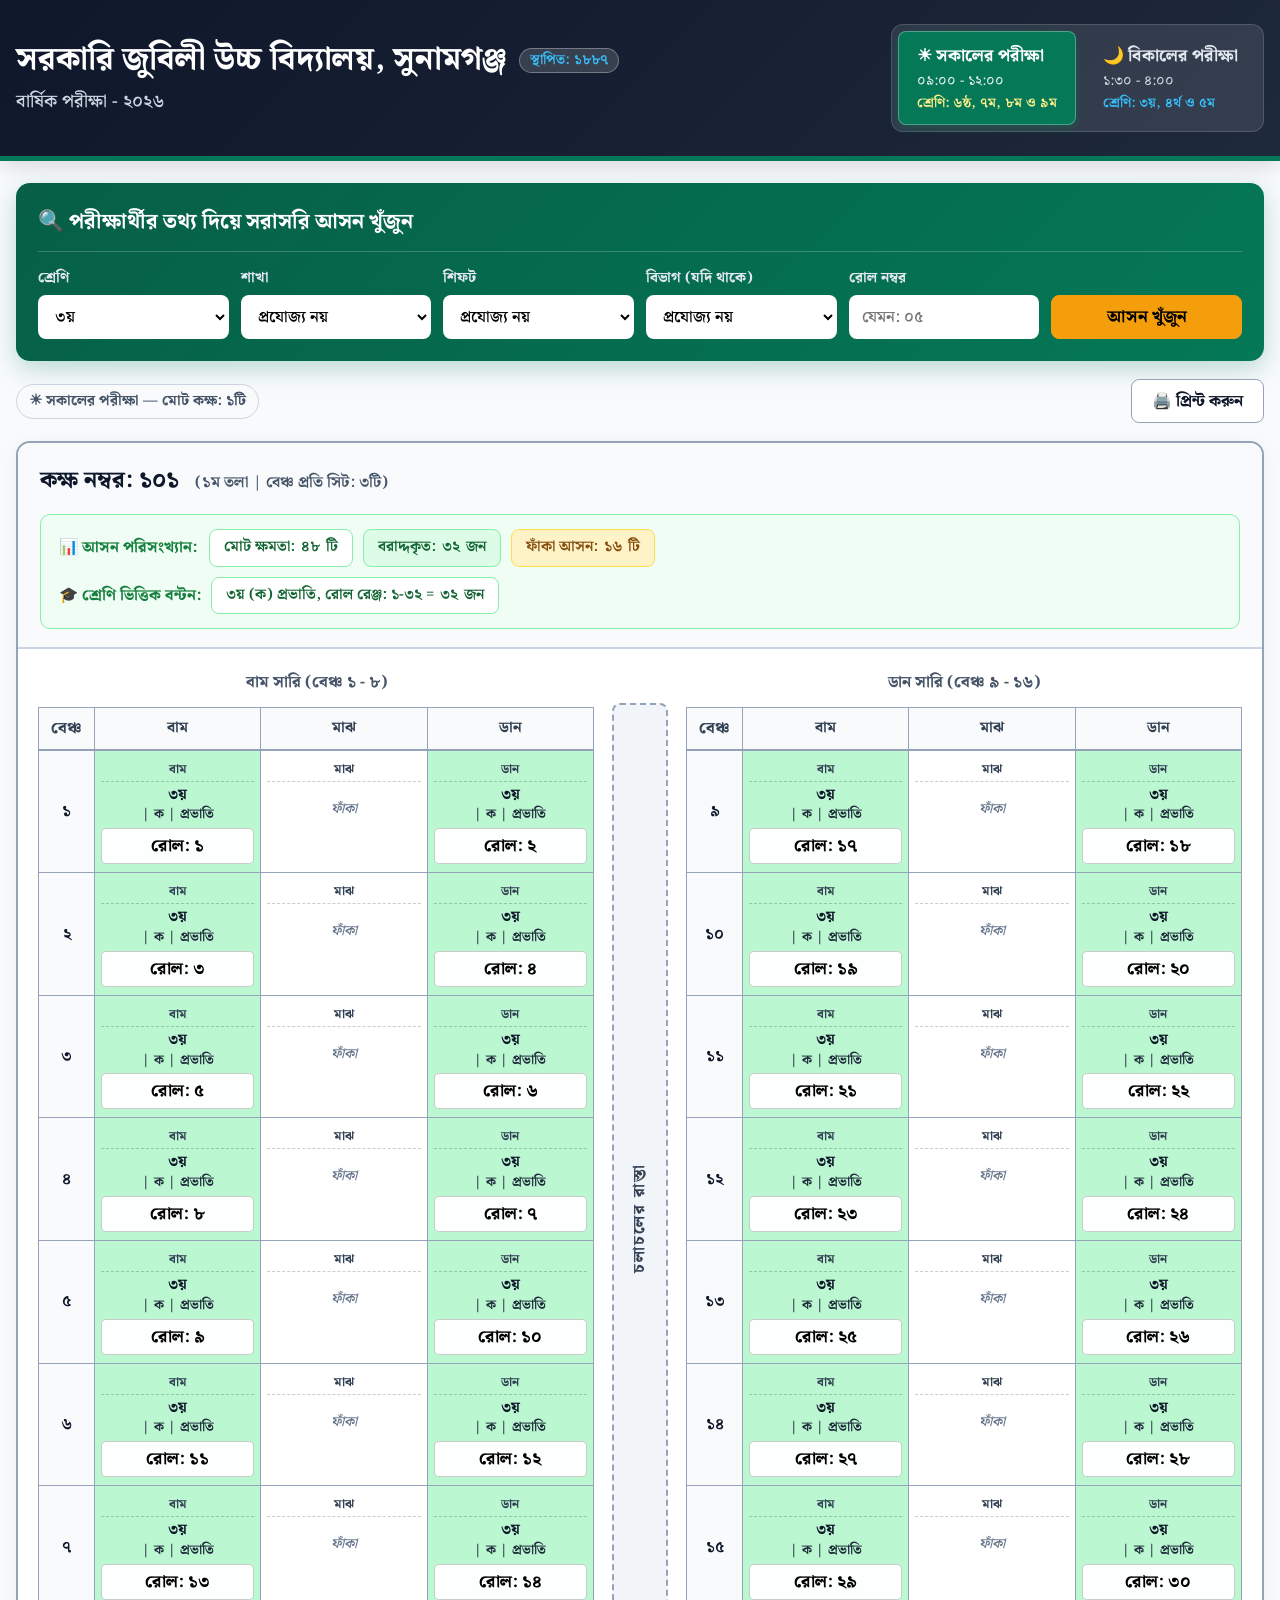
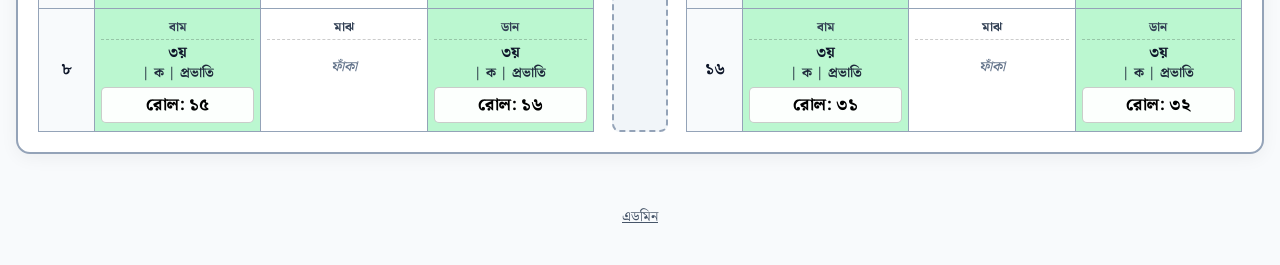
==== index.html @ 1112f51d "Add exam seat-plan website (student search + admin editor) - index.html: students search their seat " ====
<!DOCTYPE html>
<html lang="bn">
<head>
<meta charset="UTF-8">
<meta name="viewport" content="width=device-width, initial-scale=1.0">
<title>পরীক্ষার আসনবিন্যাস</title>
<meta name="description" content="রোল নম্বর দিয়ে পরীক্ষার আসন খুঁজুন">
<link rel="preconnect" href="https://fonts.googleapis.com">
<link rel="preconnect" href="https://fonts.gstatic.com" crossorigin>
<link href="https://fonts.googleapis.com/css2?family=Noto+Serif+Bengali:wght@400;600;700;800&display=swap" rel="stylesheet">
<link rel="stylesheet" href="assets/style.css">
</head>
<body>

<header class="site-header">
  <div class="wrap">
    <div class="header-top">
      <div>
        <h1 class="school-title"><span id="schoolName">আসনবিন্যাস</span><span class="est-badge" id="estBadge" hidden></span></h1>
        <div class="school-subtitle" id="planTitle">লোড হচ্ছে…</div>
        <div class="plan-picker" id="planPickerBox" hidden>
          <select id="planPicker" aria-label="পরীক্ষা বেছে নিন"></select>
        </div>
      </div>
      <div class="shift-tabs" id="sessionTabs"></div>
    </div>
  </div>
</header>

<main class="wrap">
  <section class="search-card" id="searchCard" hidden>
    <div class="search-title">🔍 পরীক্ষার্থীর তথ্য দিয়ে সরাসরি আসন খুঁজুন</div>
    <form class="search-grid" id="searchForm" autocomplete="off">
      <div class="field"><label for="srcCls">শ্রেণি</label><select id="srcCls"></select></div>
      <div class="field"><label for="srcSec">শাখা</label><select id="srcSec"></select></div>
      <div class="field"><label for="srcShift">শিফট</label><select id="srcShift"></select></div>
      <div class="field"><label for="srcDept">বিভাগ (যদি থাকে)</label><select id="srcDept"></select></div>
      <div class="field"><label for="srcRoll">রোল নম্বর</label><input type="text" id="srcRoll" inputmode="numeric" placeholder="যেমন: ০৫"></div>
      <div class="field"><button class="btn btn-search" type="submit">আসন খুঁজুন</button></div>
    </form>
    <div id="searchResult" class="search-result-box" hidden></div>
  </section>

  <div class="ctrl-bar">
    <div class="ctrl-group"><span class="pill" id="sessionInfo"></span></div>
    <div class="ctrl-group"><button class="btn" type="button" onclick="window.print()">🖨️ প্রিন্ট করুন</button></div>
  </div>

  <div id="rooms"></div>
</main>

<footer class="site-footer">
  <a href="admin.html">এডমিন</a>
</footer>

<script src="assets/config.js"></script>
<script src="assets/common.js"></script>
<script>
(function () {
  'use strict';
  let data, plan, sessionId, highlight = null;
  const $ = id => document.getElementById(id);

  async function start() {
    try {
      data = await SP.loadPublicData();
    } catch (e) {
      $('planTitle').textContent = '';
      $('rooms').innerHTML = `<div class="empty-state">ডেটা লোড করা যায়নি। একটু পরে আবার চেষ্টা করুন।<br><small>${SP.esc(e.message)}</small></div>`;
      return;
    }
    const s = data.settings;
    $('schoolName').textContent = s.schoolName;
    document.title = 'পরীক্ষার আসনবিন্যাস - ' + s.schoolName;
    if (s.established) { $('estBadge').textContent = 'স্থাপিত: ' + s.established; $('estBadge').hidden = false; }

    const plans = data.plans.filter(p => p.published);
    if (!plans.length) {
      $('planTitle').textContent = '';
      $('rooms').innerHTML = '<div class="empty-state">এখনো কোনো আসনবিন্যাস প্রকাশ করা হয়নি।</div>';
      return;
    }
    // URL-এ ?plan=… থাকলে সেটি, নাহলে তালিকার প্রথমটি
    const want = new URLSearchParams(location.search).get('plan');
    plan = plans.find(p => p.id === want) || plans[0];
    if (plans.length > 1) {
      $('planPicker').innerHTML = plans.map(p => `<option value="${SP.esc(p.id)}"${p === plan ? ' selected' : ''}>${SP.esc(p.title)}</option>`).join('');
      $('planPickerBox').hidden = false;
      $('planPicker').onchange = () => { plan = plans.find(p => p.id === $('planPicker').value); sessionId = null; $('searchResult').hidden = true; render(); };
    }

    $('srcCls').innerHTML = SP.optionsHtml(SP.CLASSES, '');
    $('srcSec').innerHTML = SP.optionsHtml(SP.SECTIONS, SP.NA, true, true);
    $('srcShift').innerHTML = SP.optionsHtml(SP.SHIFT_OPTS, SP.NA, true, true);
    $('srcDept').innerHTML = SP.optionsHtml(SP.DEPTS, SP.NA, true, true);
    $('searchCard').hidden = false;
    $('searchForm').onsubmit = e => { e.preventDefault(); search(); };
    $('searchResult').addEventListener('click', e => {
      const b = e.target.closest('[data-show]');
      if (!b) return;
      const [sid, rid, key] = b.dataset.show.split('|');
      showSeat(sid, rid, key);
    });
    $('sessionTabs').addEventListener('click', e => {
      const b = e.target.closest('[data-session]');
      if (b) { sessionId = b.dataset.session; highlight = null; render(); }
    });
    render();
  }

  function render() {
    $('planTitle').textContent = plan.title;
    if (!plan.sessions.find(se => se.id === sessionId)) {
      const firstWithRooms = plan.sessions.find(se => se.rooms.length);
      sessionId = (firstWithRooms || plan.sessions[0] || {}).id;
    }
    $('sessionTabs').innerHTML = SP.sessionTabsHtml(plan, sessionId);
    const se = plan.sessions.find(x => x.id === sessionId);
    if (!se || !se.rooms.length) {
      $('sessionInfo').textContent = se ? `${se.name}: কোনো কক্ষ নেই` : '';
      $('rooms').innerHTML = '<div class="empty-state">এই সেশনে কোনো কক্ষের তথ্য নেই।</div>';
      return;
    }
    $('sessionInfo').textContent = `${se.icon || ''} ${se.name} — মোট কক্ষ: ${SP.bn(se.rooms.length)}টি`;
    const printHead = SP.printHead(data.settings, plan, se);
    $('rooms').innerHTML = se.rooms.map(r => SP.renderRoom(r, {
      colors: data.settings.classColors, printHead,
      highlight: highlight && highlight.roomId === r.id ? highlight.key : null
    })).join('');
  }

  function search() {
    const q = { cls: $('srcCls').value, sec: $('srcSec').value, shiftOpt: $('srcShift').value, dept: $('srcDept').value, roll: $('srcRoll').value };
    const box = $('searchResult');
    box.hidden = false;
    if (!q.roll.trim() || isNaN(SP.num(q.roll))) {
      box.innerHTML = '<div class="result-header bad">⚠ রোল নম্বর লিখুন</div>';
      return;
    }
    const found = SP.findSeats(plan, q);
    if (!found.length) {
      box.innerHTML = `<div class="result-header bad">❌ দুঃখিত, আসন পাওয়া যায়নি!</div>
        <p style="margin:0;font-weight:700;color:#475569">সঠিক শ্রেণি ও রোল নম্বর দিয়ে আবার চেষ্টা করুন। শাখা/শিফট নিশ্চিত না হলে "প্রযোজ্য নয়" রাখুন।</p>`;
      return;
    }
    const many = found.length > 1;
    box.innerHTML = (many ? `<div class="result-header">একাধিক আসন মিলেছে (${SP.bn(found.length)}টি) — শাখা/শিফট বেছে নিলে সঠিকটি পাবেন</div>` : '<div class="result-header">🎉 আপনার আসন পাওয়া গেছে!</div>') +
      found.map(f => `
        <div class="result-block">
          <div class="result-details">
            <div class="result-item"><span>পরীক্ষার সেশন</span><strong>${SP.esc(f.session.icon || '')} ${SP.esc(f.session.name)}</strong></div>
            ${f.session.time ? `<div class="result-item"><span>সময়</span><strong>${SP.esc(f.session.time)}</strong></div>` : ''}
            <div class="result-item"><span>কক্ষ নম্বর</span><strong>কক্ষ ${SP.bn(SP.esc(f.room.no))}</strong></div>
            ${f.room.floor ? `<div class="result-item"><span>তলা/অবস্থান</span><strong>${SP.esc(f.room.floor)}</strong></div>` : ''}
            <div class="result-item"><span>বেঞ্চ</span><strong>${f.side === 'L' ? 'বাম' : 'ডান'} সারি, বেঞ্চ নম্বর ${SP.bn(f.bench)}</strong></div>
            <div class="result-item"><span>সিটের স্থান</span><strong>${{ 'বাম': 'বাম পাশের আসন', 'ডান': 'ডান পাশের আসন', 'মাঝ': 'মাঝের আসন' }[f.pos] || 'একক আসন'}</strong></div>
            <div class="result-item"><span>পরীক্ষার্থী</span><strong>${SP.esc(SP.groupLabel(f.seat))} | রোল: ${SP.bn(SP.esc(f.seat.roll))}</strong></div>
          </div>
          <div class="result-actions"><button class="btn btn-primary btn-sm" type="button" data-show="${SP.esc(f.session.id)}|${SP.esc(f.room.id)}|${f.key}">📍 চার্টে আসনটি দেখুন</button></div>
        </div>`).join('');
  }

  function showSeat(sid, rid, key) {
    sessionId = sid;
    highlight = { roomId: rid, key };
    render();
    const cell = document.querySelector(`#room-${CSS.escape(rid)} [data-seat="${key}"]`);
    if (cell) cell.scrollIntoView({ behavior: 'smooth', block: 'center', inline: 'center' });
  }

  start();
})();
</script>
</body>
</html>
---- assets/style.css ----
:root {
  --ink: #0f172a;
  --ink-soft: #334155;
  --muted: #475569;
  --paper: #f8fafc;
  --card: #ffffff;
  --line: #cbd5e1;
  --line-strong: #94a3b8;
  --accent: #047857;
  --accent-dark: #065f46;
  --accent-light: #ecfdf5;
  --bad: #dc2626;
  --warn: #d97706;
  --blue: #1d4ed8;
  --blocked-bg: #fef2f2;
  --blocked-border: #fca5a5;
  --font: 'SolaimanLipi', 'Kalpurush', 'Noto Serif Bengali', serif;
}

* { box-sizing: border-box; -webkit-print-color-adjust: exact; print-color-adjust: exact; }
html { -webkit-text-size-adjust: 100%; }
body { margin: 0; background: var(--paper); color: var(--ink); font-family: var(--font); font-size: 17px; line-height: 1.7; }
.wrap { max-width: 1320px; margin: 0 auto; padding: 0 16px; }
[hidden] { display: none !important; }
button, input, select { font-family: inherit; }

/* ---------- Header ---------- */
.site-header { background: linear-gradient(135deg, #0f172a 0%, #1e293b 100%); color: #fff; padding: 24px 0; box-shadow: 0 4px 20px rgba(0,0,0,0.15); border-bottom: 5px solid var(--accent); }
.header-top { display: flex; justify-content: space-between; align-items: center; flex-wrap: wrap; gap: 18px; }
.school-title { font-size: clamp(22px, 4vw, 32px); font-weight: 800; color: #fff; margin: 0; display: flex; align-items: center; gap: 12px; flex-wrap: wrap; line-height: 1.4; }
.est-badge { font-size: 14px; font-weight: 700; background: rgba(255,255,255,0.15); border: 1px solid rgba(255,255,255,0.3); padding: 2px 10px; border-radius: 20px; color: #38bdf8; }
.admin-badge { font-size: 14px; font-weight: 800; background: #f59e0b; color: #000; padding: 2px 12px; border-radius: 20px; }
.school-subtitle { font-size: 18px; color: #cbd5e1; margin-top: 4px; font-weight: 600; }
.plan-picker { margin-top: 8px; }
.plan-picker select { height: 40px; border-radius: 8px; border: 1px solid rgba(255,255,255,0.35); background: rgba(255,255,255,0.12); color: #fff; font-weight: 700; font-size: 16px; padding: 0 10px; max-width: 100%; }
.plan-picker select option { color: #000; }

.shift-tabs { display: flex; background: rgba(255,255,255,0.1); padding: 6px; border-radius: 12px; gap: 8px; border: 1px solid rgba(255,255,255,0.15); flex-wrap: wrap; }
.shift-btn { border: 1px solid transparent; background: transparent; color: #e2e8f0; padding: 10px 18px; border-radius: 8px; font-weight: 700; cursor: pointer; text-align: left; transition: all 0.2s ease; min-width: 170px; }
.shift-btn .btn-title { font-size: 17px; display: block; font-weight: 800; }
.shift-btn .btn-time { font-size: 14px; display: block; opacity: 0.9; font-weight: 500; }
.shift-btn .btn-classes { font-size: 13.5px; display: block; color: #38bdf8; font-weight: 700; }
.shift-btn.active { background: var(--accent); color: #fff; border-color: rgba(255,255,255,0.3); box-shadow: 0 3px 10px rgba(4,120,87,0.4); }
.shift-btn.active .btn-classes { color: #fef08a; }
.shift-btn.add { min-width: 0; border: 1.5px dashed rgba(255,255,255,0.4); text-align: center; font-size: 16px; }

/* ---------- Search ---------- */
.search-card { background: linear-gradient(135deg, #065f46 0%, #047857 100%); color: #fff; border-radius: 14px; padding: 22px; margin: 22px 0 10px; box-shadow: 0 8px 24px rgba(4,120,87,0.25); }
.search-title { margin: 0 0 14px; font-size: 21px; font-weight: 800; border-bottom: 1px solid rgba(255,255,255,0.2); padding-bottom: 10px; }
.search-grid { display: grid; grid-template-columns: repeat(auto-fit, minmax(150px, 1fr)); gap: 12px; align-items: end; }
.search-grid .field { margin: 0; }
.search-grid .field label { color: #e2e8f0; }
.search-grid .field input, .search-grid .field select { border-color: rgba(255,255,255,0.4); }
.btn.btn-search { background: #f59e0b; border-color: #f59e0b; color: #000; width: 100%; font-size: 17px; }
.btn.btn-search:hover { background: #d97706; border-color: #d97706; color: #fff; }

.search-result-box { background: #fff; color: var(--ink); border: 2px solid #f59e0b; border-radius: 12px; padding: 18px; margin-top: 16px; animation: fadeIn 0.3s ease-in-out; }
.result-header { font-size: 19px; font-weight: 800; color: var(--accent-dark); border-bottom: 1.5px solid var(--line); padding-bottom: 8px; margin-bottom: 12px; }
.result-header.bad { color: var(--bad); }
.result-details { display: grid; grid-template-columns: repeat(auto-fit, minmax(190px, 1fr)); gap: 10px; }
.result-item { background: #f8fafc; padding: 9px 13px; border-radius: 8px; border: 1px solid #e2e8f0; }
.result-item span { display: block; font-size: 13px; color: var(--muted); font-weight: 700; }
.result-item strong { font-size: 18px; color: var(--ink); font-weight: 800; }
.result-block + .result-block { margin-top: 16px; padding-top: 14px; border-top: 2px dashed var(--line); }
.result-actions { margin-top: 12px; }

/* ---------- Generic UI ---------- */
.ctrl-bar { display: flex; justify-content: space-between; align-items: center; margin: 18px 0; flex-wrap: wrap; gap: 12px; }
.ctrl-group { display: flex; gap: 10px; flex-wrap: wrap; align-items: center; }

.field { flex: 1; margin-bottom: 10px; min-width: 0; }
.field label { display: block; font-size: 14.5px; font-weight: 800; color: var(--ink-soft); margin-bottom: 5px; }
.field input, .field select, .field textarea { width: 100%; height: 44px; padding: 0 12px; border: 1.5px solid var(--line-strong); border-radius: 8px; font-size: 16px; background: #fff; font-weight: 600; color: #000; }
.field input:focus, .field select:focus { border-color: var(--accent); outline: none; box-shadow: 0 0 0 3px rgba(4,120,87,0.15); }
.field .hint { font-size: 13px; color: var(--muted); font-weight: 600; margin-top: 3px; display: block; }
.field-row { display: flex; gap: 12px; flex-wrap: wrap; }
.field-row > .field { min-width: 130px; }
.check { display: inline-flex; align-items: center; gap: 8px; font-weight: 700; font-size: 15px; cursor: pointer; }
.check input { width: 18px; height: 18px; }

.btn { height: 44px; padding: 0 20px; border: 1.5px solid var(--line-strong); border-radius: 8px; background: #fff; color: var(--ink); font-size: 16px; font-weight: 800; cursor: pointer; display: inline-flex; align-items: center; justify-content: center; gap: 8px; transition: background 0.15s, border-color 0.15s; text-decoration: none; white-space: nowrap; }
.btn:hover { background: #f1f5f9; border-color: #64748b; }
.btn:disabled { opacity: 0.5; cursor: not-allowed; }
.btn-primary { background: var(--accent); border-color: var(--accent); color: #fff; }
.btn-primary:hover { background: var(--accent-dark); border-color: var(--accent-dark); }
.btn-danger { background: var(--bad); border-color: var(--bad); color: #fff; }
.btn-danger:hover { background: #b91c1c; border-color: #b91c1c; }
.btn-warning { background: var(--warn); border-color: var(--warn); color: #fff; }
.btn-warning:hover { background: #b45309; border-color: #b45309; }
.btn-doc { background: var(--blue); border-color: var(--blue); color: #fff; }
.btn-doc:hover { background: #1e40af; border-color: #1e40af; }
.btn-publish { background: #7c3aed; border-color: #7c3aed; color: #fff; }
.btn-publish:hover { background: #6d28d9; border-color: #6d28d9; }
.btn-sm { height: 36px; padding: 0 14px; font-size: 15px; border-radius: 6px; }
.btn-xs { height: 28px; padding: 0 9px; font-size: 13px; border-radius: 5px; }

/* ---------- Admin cards ---------- */
.admin-card { background: #fff; border: 2px solid var(--line-strong); border-radius: 14px; padding: 22px; margin-bottom: 22px; box-shadow: 0 4px 16px rgba(0,0,0,0.05); }
.admin-title { margin: 0 0 14px; font-size: 22px; color: var(--accent); font-weight: 800; }
.admin-grid { display: grid; grid-template-columns: repeat(auto-fit, minmax(320px, 1fr)); gap: 18px; }
.admin-box { background: #f8fafc; padding: 18px; border-radius: 12px; border: 1.5px solid var(--line); }
.admin-box h4 { margin: 0 0 12px; font-size: 17px; color: var(--ink-soft); border-bottom: 2px solid var(--line-strong); padding-bottom: 7px; font-weight: 800; }
.admin-box.wide { grid-column: 1 / -1; }
.admin-box.green { background: #f0fdf4; border-color: #86efac; }
.admin-box.blue { background: #f0f9ff; border-color: #7dd3fc; }
.admin-box.amber { background: #fffbeb; border-color: #fcd34d; }

.status-bar { position: sticky; top: 0; z-index: 50; background: #fff; border-bottom: 2px solid var(--line); box-shadow: 0 2px 10px rgba(0,0,0,0.06); }
.status-bar .wrap { display: flex; align-items: center; justify-content: space-between; gap: 10px; padding-top: 10px; padding-bottom: 10px; flex-wrap: wrap; }
.pill { display: inline-flex; align-items: center; gap: 6px; padding: 4px 12px; border-radius: 20px; font-size: 14.5px; font-weight: 800; border: 1.5px solid var(--line); background: #f8fafc; color: var(--muted); }
.pill.ok { background: #dcfce7; border-color: #86efac; color: #166534; }
.pill.warn { background: #fef3c7; border-color: #fcd34d; color: #92400e; }
.pill.bad { background: #fee2e2; border-color: #fca5a5; color: #991b1b; }
.pill button { border: none; background: none; color: inherit; font: inherit; text-decoration: underline; cursor: pointer; padding: 0; }

.plan-bar { display: flex; gap: 10px; align-items: flex-end; flex-wrap: wrap; }
.plan-bar .field { margin: 0; min-width: 220px; }

.color-picker-grid { display: grid; grid-template-columns: repeat(auto-fill, minmax(140px, 1fr)); gap: 10px; }
.color-item { display: flex; align-items: center; gap: 10px; background: #fff; padding: 7px 11px; border: 1px solid var(--line-strong); border-radius: 8px; }
.color-item label { font-size: 15px; font-weight: 700; flex: 1; }
.color-item input[type="color"] { border: none; width: 34px; height: 34px; cursor: pointer; background: transparent; padding: 0; }

details.tools > summary { cursor: pointer; font-weight: 800; font-size: 18px; color: var(--accent); list-style: none; }
details.tools > summary::before { content: '▸ '; }
details.tools[open] > summary::before { content: '▾ '; }
details.tools[open] > summary { margin-bottom: 14px; }

/* ---------- Room layout ---------- */
.room-card { background: #fff; border: 2px solid var(--line-strong); border-radius: 14px; margin-bottom: 28px; box-shadow: 0 4px 18px rgba(0,0,0,0.05); overflow: hidden; }
.room-header { padding: 18px 22px; background: #f8fafc; border-bottom: 2px solid var(--line); }
.room-top-bar { display: flex; justify-content: space-between; align-items: center; gap: 10px; flex-wrap: wrap; }
.room-title { font-size: 23px; font-weight: 800; color: var(--ink); }
.room-meta { margin-left: 12px; color: var(--muted); font-size: 15.5px; font-weight: 700; }
.room-actions { display: flex; gap: 8px; flex-wrap: wrap; }

.room-summary-bar { background: #f0fdf4; border: 1.5px solid #86efac; border-radius: 10px; padding: 14px 18px; margin-top: 14px; font-size: 15.5px; color: #166534; display: flex; flex-direction: column; gap: 10px; }
.summary-group { display: flex; flex-wrap: wrap; gap: 10px; align-items: center; }
.summary-title { font-weight: 800; color: #15803d; min-width: 140px; }
.summary-chip { display: inline-flex; align-items: center; gap: 6px; background: #fff; padding: 5px 14px; border-radius: 8px; border: 1.5px solid #86efac; font-size: 15px; font-weight: 700; }
.summary-chip.neutral { border-color: #cbd5e1; background: #f8fafc; color: #475569; }
.summary-chip.assigned { background: #dcfce7; }
.summary-chip.empty { background: #fef3c7; border-color: #fde047; color: #854d0e; }
.summary-chip.blocked { background: #fee2e2; border-color: #fca5a5; color: #991b1b; }

.classroom-scroll { overflow-x: auto; -webkit-overflow-scrolling: touch; }
.classroom-grid-wrapper { display: flex; padding: 20px; gap: 14px; align-items: stretch; min-width: 880px; }
.classroom-side { display: flex; flex-direction: column; min-width: 0; }
.side-title { margin: 0 0 10px; color: var(--muted); text-align: center; font-size: 16px; font-weight: 800; }
.classroom-aisle { width: 56px; display: flex; align-items: center; justify-content: center; background: #f1f5f9; border: 2px dashed #94a3b8; border-radius: 8px; margin: 34px 4px 0; flex-shrink: 0; }
.aisle-text { font-size: 16px; font-weight: 800; color: #334155; letter-spacing: 2px; writing-mode: vertical-rl; transform: rotate(180deg); white-space: nowrap; user-select: none; }

.bench-table { width: 100%; border-collapse: collapse; table-layout: fixed; line-height: normal; }
.bench-table th, .bench-table td { border: 1.5px solid var(--line-strong); padding: 8px 6px; text-align: center; font-size: 15px; word-wrap: break-word; }
.bench-table th { background: #f8fafc; color: var(--ink-soft); font-weight: 800; border-bottom-width: 2.5px; }
.bench-table th:first-child, .bench-table td:first-child { width: 56px; background: #f8fafc; font-size: 16px; font-weight: 800; }

.seat-cell { height: 92px; position: relative; background: #fff; user-select: none; vertical-align: top; padding-top: 5px; }
.seat-cell.is-blocked { background: var(--blocked-bg) !important; }
.seat-cell.drag-over { outline: 3px dashed var(--accent); outline-offset: -3px; background: #dcfce7 !important; }
.seat-cell.seat-found { outline: 4px solid #f59e0b; outline-offset: -4px; animation: pulse 1.2s ease-in-out 4; }
.seat-cell.swap-source { outline: 4px solid #7c3aed; outline-offset: -4px; }
body.is-admin .seat-cell { cursor: pointer; }
body.is-admin .seat-cell:hover { filter: brightness(0.96); }
body.is-admin .seat-cell.has-student { cursor: grab; }

.seat-pos-tag { font-size: 12.5px; color: #334155; display: block; border-bottom: 1px dashed rgba(0,0,0,0.2); margin-bottom: 4px; font-weight: 800; padding-bottom: 2px; }
.s-card { display: flex; flex-direction: column; gap: 2px; text-align: center; pointer-events: none; }
.s-cls { font-size: 15px; font-weight: 800; color: #0f172a; line-height: 1.25; }
.s-detail { font-size: 13.5px; color: #1e293b; font-weight: 700; line-height: 1.25; min-height: 1em; }
.s-roll { font-size: 17px; font-weight: 800; color: #000; margin-top: 3px; background: rgba(255,255,255,0.95); border-radius: 5px; padding: 3px 0; border: 1.5px solid rgba(0,0,0,0.2); }
.seat-empty { color: #64748b; font-style: italic; font-size: 14px; display: block; margin-top: 16px; font-weight: 600; pointer-events: none; }
.seat-blocked-text { color: var(--bad); font-weight: 800; font-size: 14px; display: block; margin-top: 16px; pointer-events: none; }

.empty-state { text-align: center; padding: 50px 20px; color: var(--muted); font-size: 18px; font-weight: 700; background: #fff; border: 2px dashed var(--line-strong); border-radius: 14px; }

/* ---------- Modal & toast ---------- */
.modal-backdrop { position: fixed; inset: 0; background: rgba(15,23,42,0.55); z-index: 100; display: flex; align-items: flex-start; justify-content: center; padding: 6vh 14px; overflow-y: auto; }
.modal { background: #fff; border-radius: 14px; width: 100%; max-width: 540px; box-shadow: 0 20px 50px rgba(0,0,0,0.3); animation: fadeIn 0.2s ease; }
.modal-head { padding: 16px 20px; border-bottom: 2px solid var(--line); font-size: 20px; font-weight: 800; color: var(--accent-dark); display: flex; justify-content: space-between; align-items: center; }
.modal-close { border: none; background: none; font-size: 24px; cursor: pointer; color: var(--muted); line-height: 1; }
.modal-body { padding: 18px 20px; }
.modal-foot { padding: 14px 20px; border-top: 2px solid var(--line); display: flex; gap: 10px; justify-content: flex-end; flex-wrap: wrap; }
.modal-foot .spacer { flex: 1; }
.note { background: #f0f9ff; border: 1.5px solid #7dd3fc; border-radius: 10px; padding: 10px 14px; font-size: 14.5px; font-weight: 600; color: #075985; margin-bottom: 12px; }
.note.warn { background: #fffbeb; border-color: #fcd34d; color: #92400e; }
.note ol { margin: 6px 0 0; padding-left: 22px; }

.toast-box { position: fixed; bottom: 18px; left: 50%; transform: translateX(-50%); z-index: 200; display: flex; flex-direction: column; gap: 8px; align-items: center; width: calc(100% - 28px); max-width: 560px; pointer-events: none; }
.toast { background: #0f172a; color: #fff; padding: 12px 18px; border-radius: 10px; font-weight: 700; font-size: 15.5px; box-shadow: 0 8px 24px rgba(0,0,0,0.25); animation: fadeIn 0.2s ease; pointer-events: auto; }
.toast.ok { background: #065f46; }
.toast.bad { background: #991b1b; }
.swap-banner { position: fixed; top: 70px; left: 50%; transform: translateX(-50%); z-index: 90; background: #7c3aed; color: #fff; padding: 10px 18px; border-radius: 10px; font-weight: 800; box-shadow: 0 8px 24px rgba(0,0,0,0.25); display: flex; gap: 12px; align-items: center; }

.site-footer { text-align: center; color: var(--muted); font-size: 14px; padding: 24px 0 36px; }
.site-footer a { color: var(--muted); }

@keyframes fadeIn { from { opacity: 0; transform: translateY(-6px); } to { opacity: 1; transform: none; } }
@keyframes pulse { 0%,100% { outline-color: #f59e0b; } 50% { outline-color: #fde047; } }

@media (max-width: 640px) {
  body { font-size: 16px; }
  .shift-tabs { width: 100%; }
  .shift-btn { flex: 1; min-width: 140px; }
  .room-header { padding: 14px; }
  .room-meta { display: block; margin-left: 0; }
  .summary-title { min-width: 0; }
  .admin-card { padding: 16px; }
  .admin-grid { grid-template-columns: 1fr; }
}

@media print {
  .site-header, .admin-card, .btn, .ctrl-bar, .search-card, .status-bar, .site-footer, .toast-box, .no-print { display: none !important; }
  body { background: #fff; font-size: 15px; }
  .room-card { border: 1.5px solid #000; box-shadow: none; margin-bottom: 0; page-break-after: always; break-after: page; }
  .classroom-scroll { overflow: visible; }
  .classroom-grid-wrapper { min-width: 0; }
  .classroom-aisle { background: #fff !important; border-color: #000 !important; }
  .seat-cell.seat-found { outline: none; animation: none; }
  .print-head { display: block !important; text-align: center; margin-bottom: 8px; }
}
.print-head { display: none; }
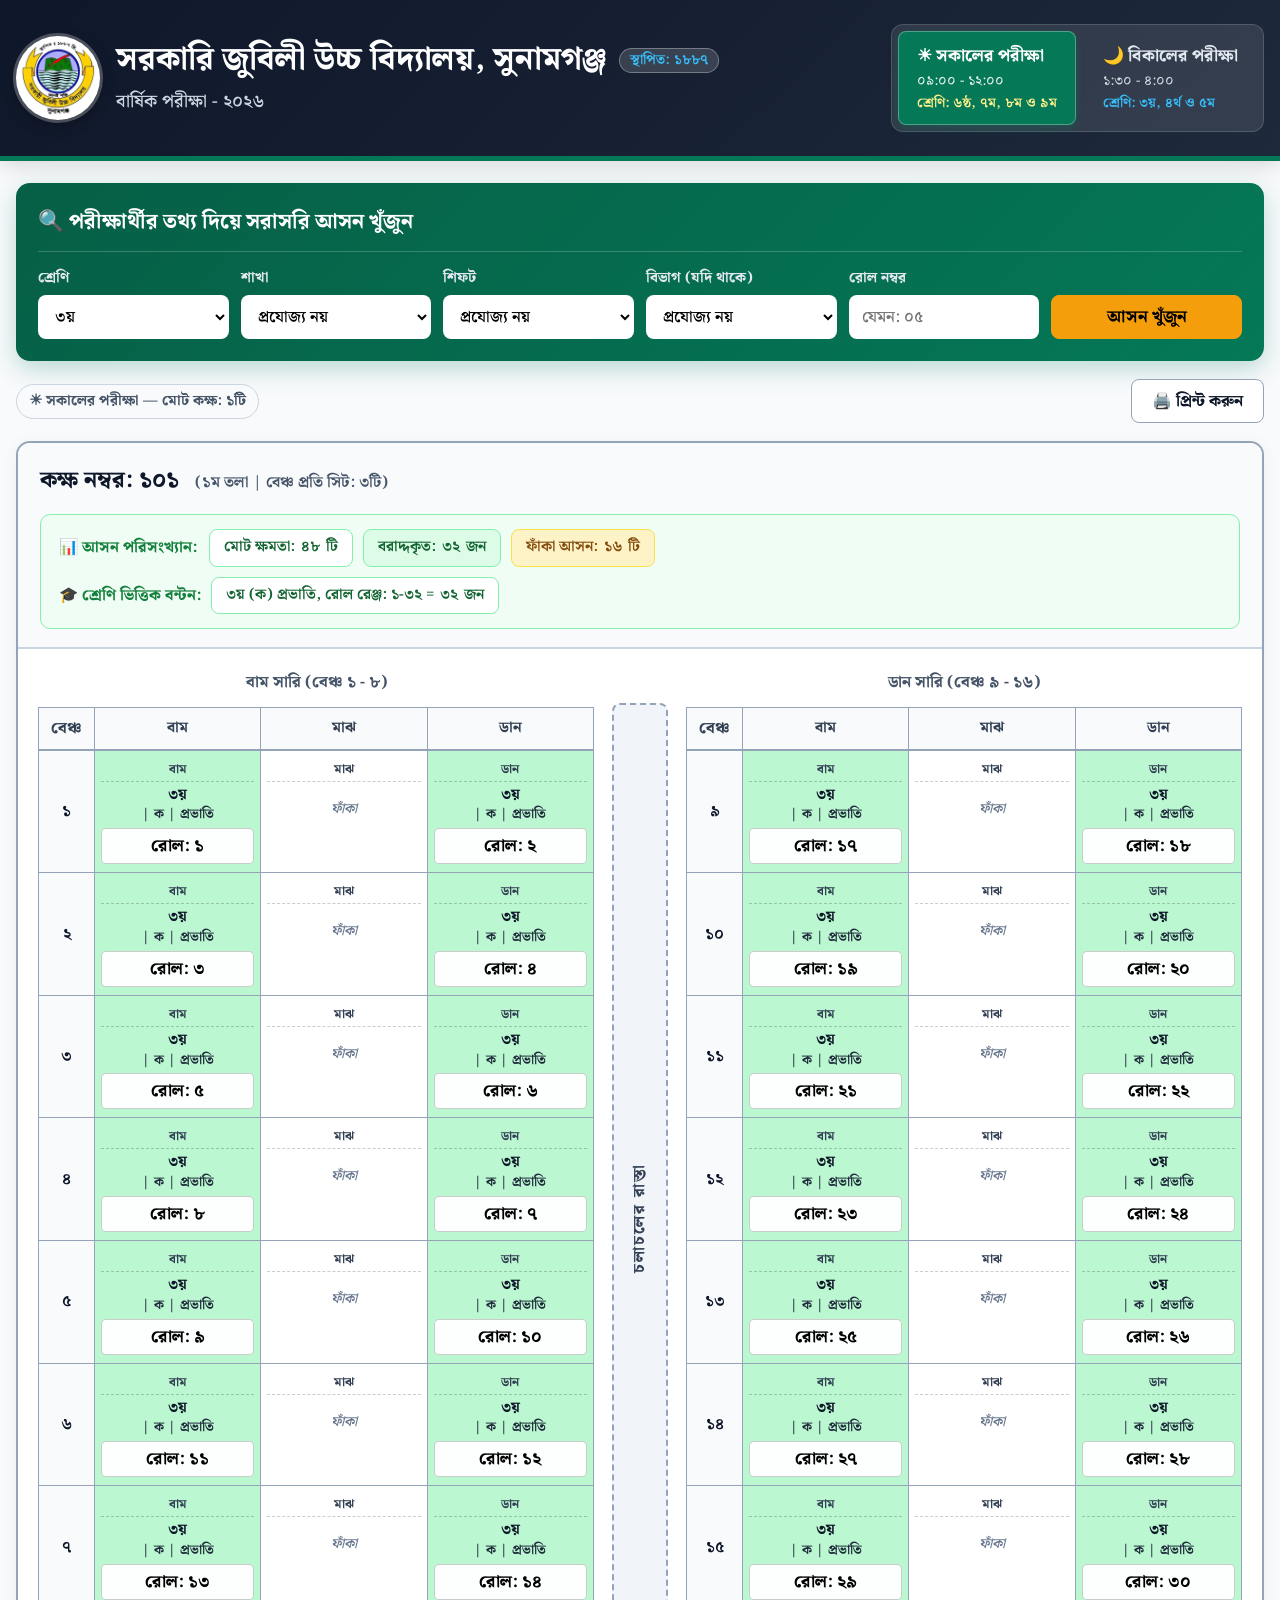
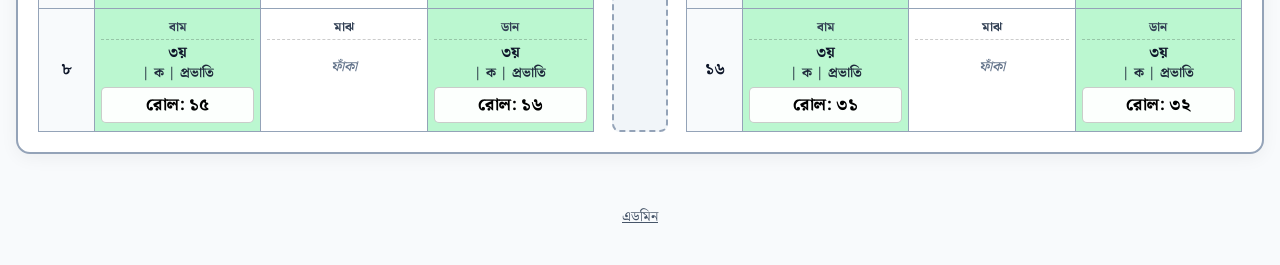
==== commit 6cb38278: "Add school logo to header, favicon, printouts and Word export Co-Authored-By: Claude Opus 5.5 <norep" ====
--- a/index.html
+++ b/index.html
@@ -8,6 +8,8 @@
 <link rel="preconnect" href="https://fonts.googleapis.com">
 <link rel="preconnect" href="https://fonts.gstatic.com" crossorigin>
 <link href="https://fonts.googleapis.com/css2?family=Noto+Serif+Bengali:wght@400;600;700;800&display=swap" rel="stylesheet">
+<link rel="icon" type="image/png" href="assets/favicon.png">
+<link rel="apple-touch-icon" href="assets/apple-touch-icon.png">
 <link rel="stylesheet" href="assets/style.css">
 </head>
 <body>
@@ -15,11 +17,14 @@
 <header class="site-header">
   <div class="wrap">
     <div class="header-top">
-      <div>
-        <h1 class="school-title"><span id="schoolName">আসনবিন্যাস</span><span class="est-badge" id="estBadge" hidden></span></h1>
-        <div class="school-subtitle" id="planTitle">লোড হচ্ছে…</div>
-        <div class="plan-picker" id="planPickerBox" hidden>
-          <select id="planPicker" aria-label="পরীক্ষা বেছে নিন"></select>
+      <div class="brand">
+        <img class="school-logo" src="assets/logo.jpg" alt="বিদ্যালয়ের লোগো" width="84" height="84">
+        <div>
+          <h1 class="school-title"><span id="schoolName">আসনবিন্যাস</span><span class="est-badge" id="estBadge" hidden></span></h1>
+          <div class="school-subtitle" id="planTitle">লোড হচ্ছে…</div>
+          <div class="plan-picker" id="planPickerBox" hidden>
+            <select id="planPicker" aria-label="পরীক্ষা বেছে নিন"></select>
+          </div>
         </div>
       </div>
       <div class="shift-tabs" id="sessionTabs"></div>
--- a/assets/style.css
+++ b/assets/style.css
@@ -27,6 +27,8 @@
 /* ---------- Header ---------- */
 .site-header { background: linear-gradient(135deg, #0f172a 0%, #1e293b 100%); color: #fff; padding: 24px 0; box-shadow: 0 4px 20px rgba(0,0,0,0.15); border-bottom: 5px solid var(--accent); }
 .header-top { display: flex; justify-content: space-between; align-items: center; flex-wrap: wrap; gap: 18px; }
+.brand { display: flex; align-items: center; gap: 16px; min-width: 0; }
+.school-logo { width: 84px; height: 84px; flex-shrink: 0; border-radius: 50%; background: #fff; padding: 4px; object-fit: contain; box-shadow: 0 0 0 3px rgba(255,255,255,0.25), 0 4px 14px rgba(0,0,0,0.35); }
 .school-title { font-size: clamp(22px, 4vw, 32px); font-weight: 800; color: #fff; margin: 0; display: flex; align-items: center; gap: 12px; flex-wrap: wrap; line-height: 1.4; }
 .est-badge { font-size: 14px; font-weight: 700; background: rgba(255,255,255,0.15); border: 1px solid rgba(255,255,255,0.3); padding: 2px 10px; border-radius: 20px; color: #38bdf8; }
 .admin-badge { font-size: 14px; font-weight: 800; background: #f59e0b; color: #000; padding: 2px 12px; border-radius: 20px; }
@@ -201,6 +203,8 @@
 @media (max-width: 640px) {
   body { font-size: 16px; }
   .shift-tabs { width: 100%; }
+  .brand { gap: 12px; align-items: flex-start; }
+  .school-logo { width: 60px; height: 60px; padding: 3px; }
   .shift-btn { flex: 1; min-width: 140px; }
   .room-header { padding: 14px; }
   .room-meta { display: block; margin-left: 0; }
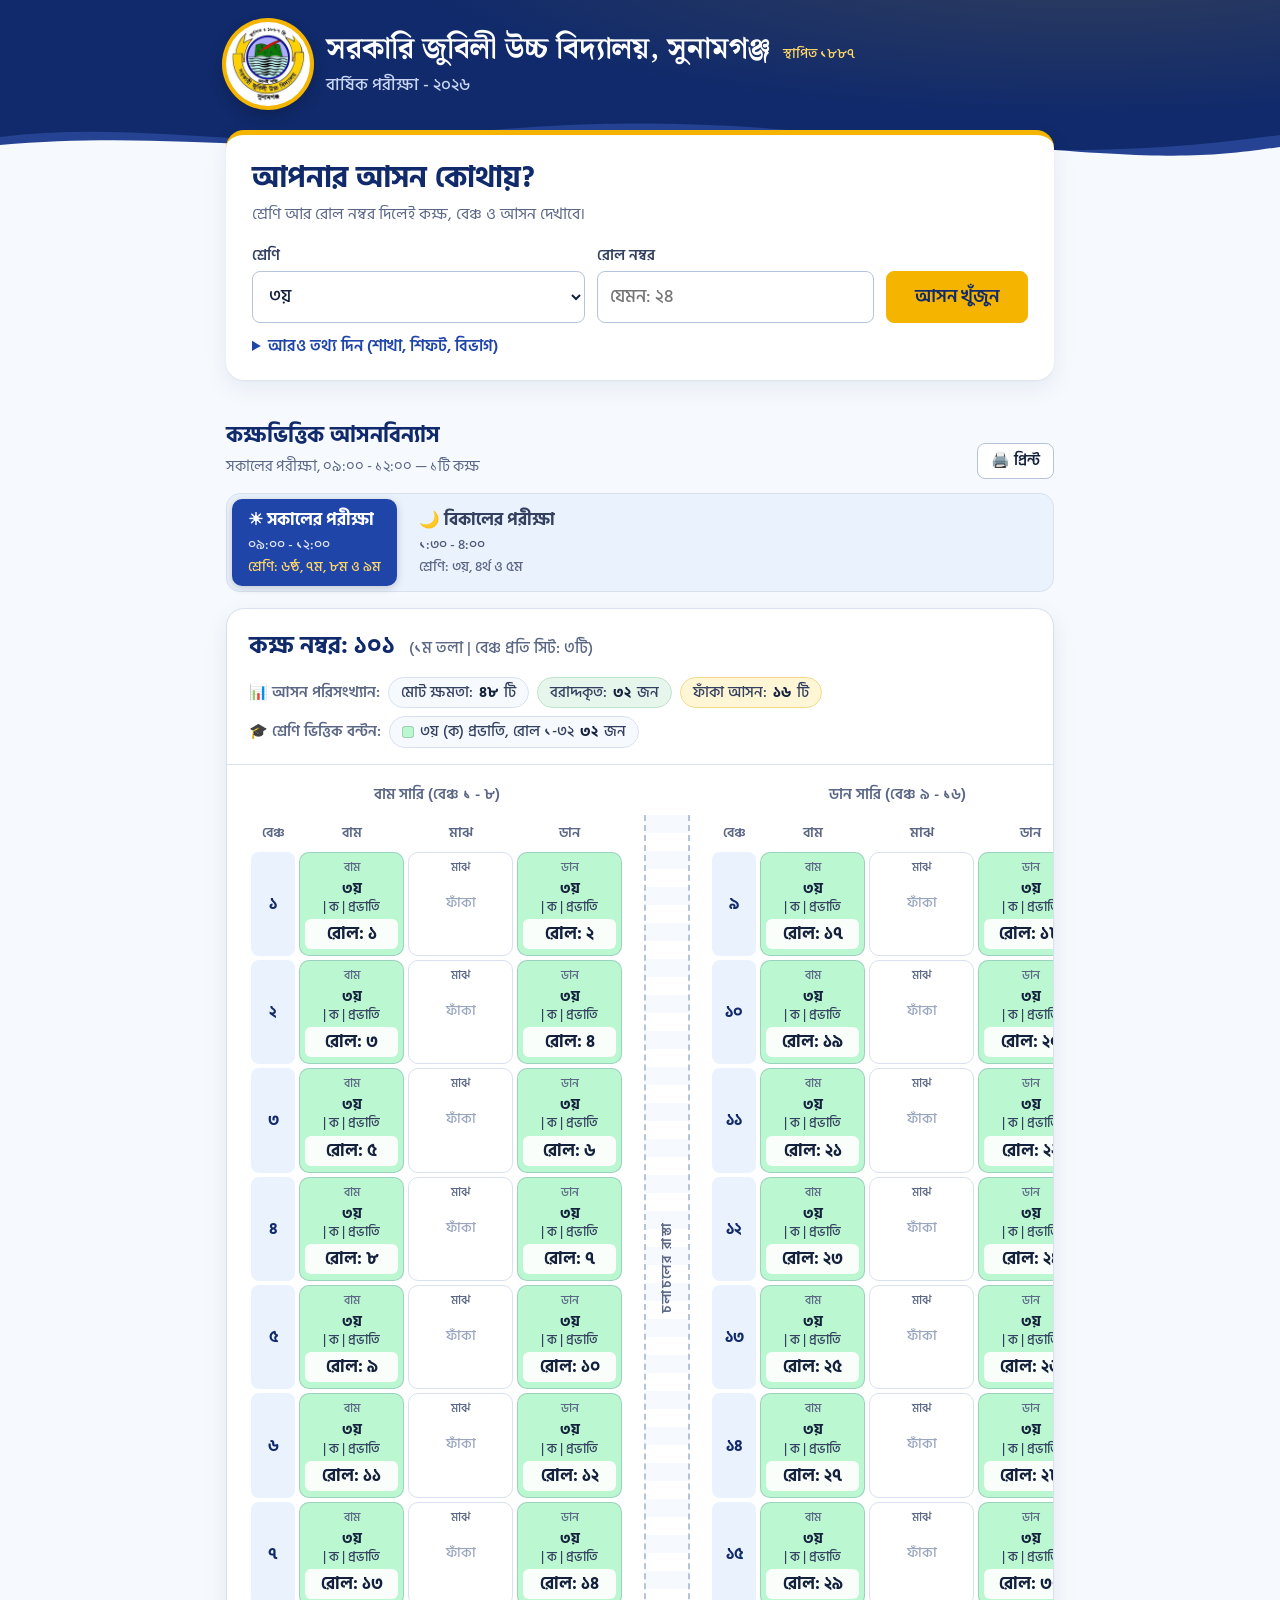
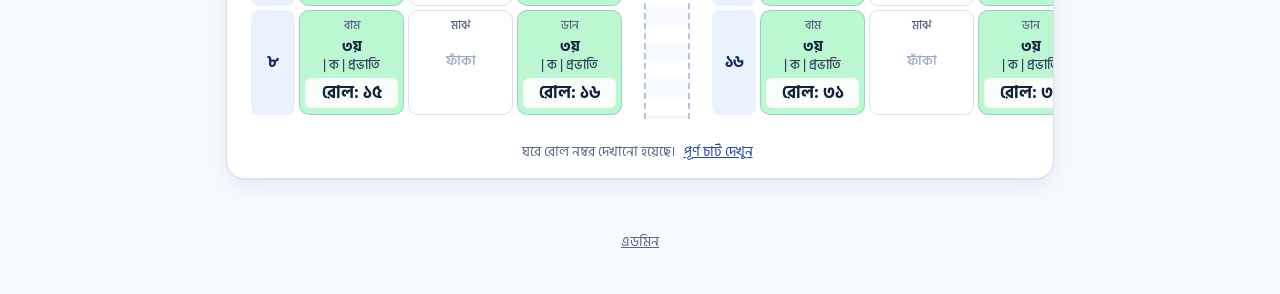
==== commit a945228a: "Modern redesign: logo-coloured theme, seat ticket, compact phone map - New palette from the school l" ====
--- a/index.html
+++ b/index.html
@@ -4,10 +4,11 @@
 <meta charset="UTF-8">
 <meta name="viewport" content="width=device-width, initial-scale=1.0">
 <title>পরীক্ষার আসনবিন্যাস</title>
-<meta name="description" content="রোল নম্বর দিয়ে পরীক্ষার আসন খুঁজুন">
+<meta name="description" content="শ্রেণি ও রোল নম্বর দিয়ে পরীক্ষার আসন খুঁজুন">
+<meta name="theme-color" content="#102a6b">
 <link rel="preconnect" href="https://fonts.googleapis.com">
 <link rel="preconnect" href="https://fonts.gstatic.com" crossorigin>
-<link href="https://fonts.googleapis.com/css2?family=Noto+Serif+Bengali:wght@400;600;700;800&display=swap" rel="stylesheet">
+<link href="https://fonts.googleapis.com/css2?family=Hind+Siliguri:wght@400;500;600;700&family=Noto+Serif+Bengali:wght@700&display=swap" rel="stylesheet">
 <link rel="icon" type="image/png" href="assets/favicon.png">
 <link rel="apple-touch-icon" href="assets/apple-touch-icon.png">
 <link rel="stylesheet" href="assets/style.css">
@@ -15,10 +16,10 @@
 <body>
 
 <header class="site-header">
-  <div class="wrap">
+  <div class="wrap narrow">
     <div class="header-top">
       <div class="brand">
-        <img class="school-logo" src="assets/logo.jpg" alt="বিদ্যালয়ের লোগো" width="84" height="84">
+        <img class="school-logo" id="logo" src="assets/logo.jpg" alt="বিদ্যালয়ের লোগো" width="84" height="84">
         <div>
           <h1 class="school-title"><span id="schoolName">আসনবিন্যাস</span><span class="est-badge" id="estBadge" hidden></span></h1>
           <div class="school-subtitle" id="planTitle">লোড হচ্ছে…</div>
@@ -27,29 +28,45 @@
           </div>
         </div>
       </div>
-      <div class="shift-tabs" id="sessionTabs"></div>
     </div>
   </div>
+  <svg class="wave" viewBox="0 0 1440 46" preserveAspectRatio="none" aria-hidden="true">
+    <path d="M0 22 C 160 4 320 40 480 22 S 800 4 960 22 S 1280 40 1440 20 V46 H0 Z" fill="#3f63c2" opacity="0.45"/>
+    <path d="M0 30 C 200 14 360 44 560 30 S 920 14 1120 30 S 1360 42 1440 32 V46 H0 Z" fill="#f6f9fd"/>
+  </svg>
 </header>
 
-<main class="wrap">
-  <section class="search-card" id="searchCard" hidden>
-    <div class="search-title">🔍 পরীক্ষার্থীর তথ্য দিয়ে সরাসরি আসন খুঁজুন</div>
-    <form class="search-grid" id="searchForm" autocomplete="off">
-      <div class="field"><label for="srcCls">শ্রেণি</label><select id="srcCls"></select></div>
-      <div class="field"><label for="srcSec">শাখা</label><select id="srcSec"></select></div>
-      <div class="field"><label for="srcShift">শিফট</label><select id="srcShift"></select></div>
-      <div class="field"><label for="srcDept">বিভাগ (যদি থাকে)</label><select id="srcDept"></select></div>
-      <div class="field"><label for="srcRoll">রোল নম্বর</label><input type="text" id="srcRoll" inputmode="numeric" placeholder="যেমন: ০৫"></div>
-      <div class="field"><button class="btn btn-search" type="submit">আসন খুঁজুন</button></div>
+<main class="wrap narrow">
+  <section class="finder" id="finder" hidden>
+    <h2>আপনার আসন কোথায়?</h2>
+    <p class="lead">শ্রেণি আর রোল নম্বর দিলেই কক্ষ, বেঞ্চ ও আসন দেখাবে।</p>
+    <form id="searchForm" autocomplete="off">
+      <div class="finder-row">
+        <div class="field"><label for="srcCls">শ্রেণি</label><select id="srcCls"></select></div>
+        <div class="field"><label for="srcRoll">রোল নম্বর</label><input type="text" id="srcRoll" inputmode="numeric" placeholder="যেমন: ২৪"></div>
+        <button class="btn btn-search" type="submit">আসন খুঁজুন</button>
+      </div>
+      <details id="moreBox">
+        <summary>আরও তথ্য দিন (শাখা, শিফট, বিভাগ)</summary>
+        <div class="more-grid">
+          <div class="field"><label for="srcSec">শাখা</label><select id="srcSec"></select></div>
+          <div class="field"><label for="srcShift">শিফট</label><select id="srcShift"></select></div>
+          <div class="field"><label for="srcDept">বিভাগ</label><select id="srcDept"></select></div>
+        </div>
+        <p class="more-hint">একই রোল একাধিক শাখায় থাকলে এগুলো দিয়ে সঠিক আসনটি বেছে নিন।</p>
+      </details>
     </form>
-    <div id="searchResult" class="search-result-box" hidden></div>
+    <div class="result-area" id="searchResult" aria-live="polite" hidden></div>
   </section>
 
-  <div class="ctrl-bar">
-    <div class="ctrl-group"><span class="pill" id="sessionInfo"></span></div>
-    <div class="ctrl-group"><button class="btn" type="button" onclick="window.print()">🖨️ প্রিন্ট করুন</button></div>
+  <div class="section-head" id="roomsHead" hidden>
+    <div>
+      <h2>কক্ষভিত্তিক আসনবিন্যাস</h2>
+      <p id="sessionInfo"></p>
+    </div>
+    <button class="btn btn-sm" type="button" onclick="window.print()">🖨️ প্রিন্ট</button>
   </div>
+  <div class="tabs-light" style="margin-bottom:16px"><div class="shift-tabs" id="sessionTabs" hidden></div></div>
 
   <div id="rooms"></div>
 </main>
@@ -63,114 +80,326 @@
 <script>
 (function () {
   'use strict';
-  let data, plan, sessionId, highlight = null;
+  let data, plan, plans, sessionId, highlight = null;
   const $ = id => document.getElementById(id);
+  const POS_TEXT = { 'বাম': 'বেঞ্চের বাম পাশে', 'ডান': 'বেঞ্চের ডান পাশে', 'মাঝ': 'বেঞ্চের মাঝখানে', 'একক': 'একক আসন' };
 
   async function start() {
     try {
       data = await SP.loadPublicData();
     } catch (e) {
       $('planTitle').textContent = '';
-      $('rooms').innerHTML = `<div class="empty-state">ডেটা লোড করা যায়নি। একটু পরে আবার চেষ্টা করুন।<br><small>${SP.esc(e.message)}</small></div>`;
+      $('rooms').innerHTML = `<div class="empty-state">আসনবিন্যাস লোড হয়নি। ইন্টারনেট সংযোগ দেখে পাতাটি আবার খুলুন।<br><small>${SP.esc(e.message)}</small></div>`;
       return;
     }
     const s = data.settings;
     $('schoolName').textContent = s.schoolName;
     document.title = 'পরীক্ষার আসনবিন্যাস - ' + s.schoolName;
-    if (s.established) { $('estBadge').textContent = 'স্থাপিত: ' + s.established; $('estBadge').hidden = false; }
-
-    const plans = data.plans.filter(p => p.published);
+    if (s.established) { $('estBadge').textContent = 'স্থাপিত ' + s.established; $('estBadge').hidden = false; }
+
+    plans = data.plans.filter(p => p.published);
     if (!plans.length) {
       $('planTitle').textContent = '';
-      $('rooms').innerHTML = '<div class="empty-state">এখনো কোনো আসনবিন্যাস প্রকাশ করা হয়নি।</div>';
+      $('rooms').innerHTML = '<div class="empty-state" style="margin-top:24px">এখনো কোনো আসনবিন্যাস প্রকাশ করা হয়নি। পরীক্ষার আগে আবার দেখুন।</div>';
       return;
     }
-    // URL-এ ?plan=… থাকলে সেটি, নাহলে তালিকার প্রথমটি
-    const want = new URLSearchParams(location.search).get('plan');
-    plan = plans.find(p => p.id === want) || plans[0];
+    const params = new URLSearchParams(location.search);
+    plan = plans.find(p => p.id === params.get('plan')) || plans[0];
     if (plans.length > 1) {
       $('planPicker').innerHTML = plans.map(p => `<option value="${SP.esc(p.id)}"${p === plan ? ' selected' : ''}>${SP.esc(p.title)}</option>`).join('');
       $('planPickerBox').hidden = false;
-      $('planPicker').onchange = () => { plan = plans.find(p => p.id === $('planPicker').value); sessionId = null; $('searchResult').hidden = true; render(); };
+      $('planPicker').onchange = () => { plan = plans.find(p => p.id === $('planPicker').value); sessionId = null; highlight = null; $('searchResult').hidden = true; render(); };
     }
 
     $('srcCls').innerHTML = SP.optionsHtml(SP.CLASSES, '');
     $('srcSec').innerHTML = SP.optionsHtml(SP.SECTIONS, SP.NA, true, true);
     $('srcShift').innerHTML = SP.optionsHtml(SP.SHIFT_OPTS, SP.NA, true, true);
     $('srcDept').innerHTML = SP.optionsHtml(SP.DEPTS, SP.NA, true, true);
-    $('searchCard').hidden = false;
-    $('searchForm').onsubmit = e => { e.preventDefault(); search(); };
+    $('finder').hidden = false;
+    $('searchForm').onsubmit = e => { e.preventDefault(); search(true); };
+
     $('searchResult').addEventListener('click', e => {
-      const b = e.target.closest('[data-show]');
+      const b = e.target.closest('[data-act]');
       if (!b) return;
-      const [sid, rid, key] = b.dataset.show.split('|');
-      showSeat(sid, rid, key);
+      const f = lastFound[+b.dataset.i];
+      if (b.dataset.act === 'show') showSeat(f);
+      else if (b.dataset.act === 'image') saveImage(f, b);
+      else if (b.dataset.act === 'share') share(f, b);
+      else if (b.dataset.act === 'link') copyLink(f, b);
     });
     $('sessionTabs').addEventListener('click', e => {
       const b = e.target.closest('[data-session]');
-      if (b) { sessionId = b.dataset.session; highlight = null; render(); }
+      if (b) { sessionId = b.dataset.session; render(); }
+    });
+    $('rooms').addEventListener('click', e => {
+      const b = e.target.closest('[data-full]');
+      if (b) b.closest('.room-card').classList.add('show-full');
     });
     render();
+
+    // শেয়ার করা লিংক থেকে খোলা হলে সরাসরি খুঁজে দেখায়
+    if (params.get('roll') && params.get('cls')) {
+      const set = (id, v) => { if (v && [...$(id).options].some(o => SP.nfc(o.value) === SP.nfc(v))) $(id).value = [...$(id).options].find(o => SP.nfc(o.value) === SP.nfc(v)).value; };
+      set('srcCls', params.get('cls'));
+      $('srcRoll').value = params.get('roll');
+      ['sec:srcSec', 'shift:srcShift', 'dept:srcDept'].forEach(pair => {
+        const [k, id] = pair.split(':');
+        if (params.get(k)) { set(id, params.get(k)); $('moreBox').open = true; }
+      });
+      search(true);
+    }
   }
 
   function render() {
     $('planTitle').textContent = plan.title;
     if (!plan.sessions.find(se => se.id === sessionId)) {
-      const firstWithRooms = plan.sessions.find(se => se.rooms.length);
-      sessionId = (firstWithRooms || plan.sessions[0] || {}).id;
+      const withRooms = plan.sessions.find(se => se.rooms.length);
+      sessionId = (withRooms || plan.sessions[0] || {}).id;
     }
     $('sessionTabs').innerHTML = SP.sessionTabsHtml(plan, sessionId);
+    $('sessionTabs').hidden = plan.sessions.length < 2;
+    $('roomsHead').hidden = false;
     const se = plan.sessions.find(x => x.id === sessionId);
     if (!se || !se.rooms.length) {
-      $('sessionInfo').textContent = se ? `${se.name}: কোনো কক্ষ নেই` : '';
-      $('rooms').innerHTML = '<div class="empty-state">এই সেশনে কোনো কক্ষের তথ্য নেই।</div>';
+      $('sessionInfo').textContent = '';
+      $('rooms').innerHTML = '<div class="empty-state">এই সেশনে এখনো কোনো কক্ষ যোগ করা হয়নি।</div>';
       return;
     }
-    $('sessionInfo').textContent = `${se.icon || ''} ${se.name} — মোট কক্ষ: ${SP.bn(se.rooms.length)}টি`;
+    $('sessionInfo').textContent = `${se.name}${se.time ? ', ' + se.time : ''} — ${SP.bn(se.rooms.length)}টি কক্ষ`;
     const printHead = SP.printHead(data.settings, plan, se);
     $('rooms').innerHTML = se.rooms.map(r => SP.renderRoom(r, {
-      colors: data.settings.classColors, printHead,
+      colors: data.settings.classColors, printHead, mini: true,
       highlight: highlight && highlight.roomId === r.id ? highlight.key : null
     })).join('');
   }
 
-  function search() {
-    const q = { cls: $('srcCls').value, sec: $('srcSec').value, shiftOpt: $('srcShift').value, dept: $('srcDept').value, roll: $('srcRoll').value };
+  let lastFound = [];
+  function query() {
+    return { cls: $('srcCls').value, sec: $('srcSec').value, shiftOpt: $('srcShift').value, dept: $('srcDept').value, roll: $('srcRoll').value };
+  }
+
+  function search(scroll) {
+    const q = query();
     const box = $('searchResult');
     box.hidden = false;
     if (!q.roll.trim() || isNaN(SP.num(q.roll))) {
-      box.innerHTML = '<div class="result-header bad">⚠ রোল নম্বর লিখুন</div>';
+      box.innerHTML = '<div class="result-msg bad">রোল নম্বর লিখুন, তারপর "আসন খুঁজুন" চাপুন।</div>';
+      $('srcRoll').focus();
       return;
     }
-    const found = SP.findSeats(plan, q);
-    if (!found.length) {
-      box.innerHTML = `<div class="result-header bad">❌ দুঃখিত, আসন পাওয়া যায়নি!</div>
-        <p style="margin:0;font-weight:700;color:#475569">সঠিক শ্রেণি ও রোল নম্বর দিয়ে আবার চেষ্টা করুন। শাখা/শিফট নিশ্চিত না হলে "প্রযোজ্য নয়" রাখুন।</p>`;
+    lastFound = SP.findSeats(plan, q);
+    if (!lastFound.length) {
+      box.innerHTML = `<div class="result-msg bad">${SP.esc(q.cls)} শ্রেণির রোল ${SP.bn(SP.esc(q.roll))}-এর আসন এই পরীক্ষায় পাওয়া যায়নি।
+        <p>শ্রেণি ও রোল আবার মিলিয়ে দেখুন। শাখা বা শিফট দিয়ে থাকলে সেগুলো "প্রযোজ্য নয়" করে চেষ্টা করুন।</p></div>`;
       return;
     }
-    const many = found.length > 1;
-    box.innerHTML = (many ? `<div class="result-header">একাধিক আসন মিলেছে (${SP.bn(found.length)}টি) — শাখা/শিফট বেছে নিলে সঠিকটি পাবেন</div>` : '<div class="result-header">🎉 আপনার আসন পাওয়া গেছে!</div>') +
-      found.map(f => `
-        <div class="result-block">
-          <div class="result-details">
-            <div class="result-item"><span>পরীক্ষার সেশন</span><strong>${SP.esc(f.session.icon || '')} ${SP.esc(f.session.name)}</strong></div>
-            ${f.session.time ? `<div class="result-item"><span>সময়</span><strong>${SP.esc(f.session.time)}</strong></div>` : ''}
-            <div class="result-item"><span>কক্ষ নম্বর</span><strong>কক্ষ ${SP.bn(SP.esc(f.room.no))}</strong></div>
-            ${f.room.floor ? `<div class="result-item"><span>তলা/অবস্থান</span><strong>${SP.esc(f.room.floor)}</strong></div>` : ''}
-            <div class="result-item"><span>বেঞ্চ</span><strong>${f.side === 'L' ? 'বাম' : 'ডান'} সারি, বেঞ্চ নম্বর ${SP.bn(f.bench)}</strong></div>
-            <div class="result-item"><span>সিটের স্থান</span><strong>${{ 'বাম': 'বাম পাশের আসন', 'ডান': 'ডান পাশের আসন', 'মাঝ': 'মাঝের আসন' }[f.pos] || 'একক আসন'}</strong></div>
-            <div class="result-item"><span>পরীক্ষার্থী</span><strong>${SP.esc(SP.groupLabel(f.seat))} | রোল: ${SP.bn(SP.esc(f.seat.roll))}</strong></div>
+    const canShare = !!(navigator.share);
+    box.innerHTML = (lastFound.length > 1
+      ? `<div class="result-msg" style="margin-bottom:14px">এই রোলে ${SP.bn(lastFound.length)}টি আসন মিলেছে। "আরও তথ্য" থেকে শাখা বা শিফট দিলে শুধু আপনারটি দেখাবে।</div>` : '') +
+      lastFound.map((f, i) => `
+      <article class="ticket">
+        <div class="ticket-main">
+          <div class="ticket-who"><b>${SP.esc(SP.groupLabel(f.seat))}</b><span class="roll">রোল ${SP.bn(SP.esc(f.seat.roll))}</span></div>
+          <div class="ticket-grid">
+            <div class="ticket-cell"><span>কক্ষ</span><strong>${SP.bn(SP.esc(f.room.no))}</strong><small>${SP.esc(f.room.floor || ' ')}</small></div>
+            <div class="ticket-cell"><span>বেঞ্চ</span><strong>${SP.bn(f.bench)}</strong><small>${f.side === 'L' ? 'বাম' : 'ডান'} সারি</small></div>
+            <div class="ticket-cell key"><span>আসন</span><strong>${SP.esc(f.pos)}</strong><small>${POS_TEXT[f.pos] || ''}</small></div>
           </div>
-          <div class="result-actions"><button class="btn btn-primary btn-sm" type="button" data-show="${SP.esc(f.session.id)}|${SP.esc(f.room.id)}|${f.key}">📍 চার্টে আসনটি দেখুন</button></div>
-        </div>`).join('');
-  }
-
-  function showSeat(sid, rid, key) {
-    sessionId = sid;
-    highlight = { roomId: rid, key };
+          <div class="ticket-when">${SP.esc(f.session.icon || '')} <b>${SP.esc(f.session.name)}</b>${f.session.time ? `, ${SP.esc(f.session.time)}` : ''}</div>
+          <div class="ticket-actions">
+            <button class="btn btn-primary btn-sm" type="button" data-act="show" data-i="${i}">📍 চার্টে দেখুন</button>
+            <button class="btn btn-sm" type="button" data-act="image" data-i="${i}">🖼 ছবি সেভ করুন</button>
+            ${canShare ? `<button class="btn btn-sm" type="button" data-act="share" data-i="${i}">📤 শেয়ার</button>` : ''}
+            <button class="btn btn-sm" type="button" data-act="link" data-i="${i}">🔗 লিংক কপি</button>
+          </div>
+        </div>
+        <div class="ticket-stub">
+          <div class="stub-title">কক্ষ ${SP.bn(SP.esc(f.room.no))}-এ আপনার আসন</div>
+          ${SP.mapetteHtml(f.room, f.key)}
+        </div>
+      </article>`).join('');
+    if (scroll) box.scrollIntoView({ behavior: 'smooth', block: 'nearest' });
+  }
+
+  function showSeat(f) {
+    sessionId = f.session.id;
+    highlight = { roomId: f.room.id, key: f.key };
     render();
-    const cell = document.querySelector(`#room-${CSS.escape(rid)} [data-seat="${key}"]`);
-    if (cell) cell.scrollIntoView({ behavior: 'smooth', block: 'center', inline: 'center' });
+    const card = $('room-' + f.room.id);
+    const cells = card ? [...card.querySelectorAll('.seat-found, .mini-seat.found')] : [];
+    const visible = cells.find(c => c.offsetParent !== null) || card;
+    if (visible) visible.scrollIntoView({ behavior: 'smooth', block: 'center', inline: 'center' });
+  }
+
+  function seatLink(f) {
+    const u = new URL(location.href.split('?')[0].split('#')[0]);
+    if (plans.length > 1) u.searchParams.set('plan', plan.id);
+    u.searchParams.set('cls', f.seat.cls);
+    u.searchParams.set('roll', String(SP.num(f.seat.roll)));
+    if (f.seat.sec && f.seat.sec !== SP.NA) u.searchParams.set('sec', f.seat.sec);
+    if (f.seat.shiftOpt && f.seat.shiftOpt !== SP.NA) u.searchParams.set('shift', f.seat.shiftOpt);
+    if (f.seat.dept && f.seat.dept !== SP.NA) u.searchParams.set('dept', f.seat.dept);
+    return u.href;
+  }
+
+  async function copyLink(f) {
+    const link = seatLink(f);
+    try { await navigator.clipboard.writeText(link); SP.toast('লিংক কপি হয়েছে। যেকোনো জায়গায় পেস্ট করুন।', 'ok'); }
+    catch (e) { window.prompt('এই লিংকটি কপি করুন:', link); }
+  }
+
+  /* ---------- টিকিটের ছবি ---------- */
+  function rr(x, X, Y, W, H, R) {
+    x.beginPath();
+    if (x.roundRect) x.roundRect(X, Y, W, H, R);
+    else { x.moveTo(X + R, Y); x.arcTo(X + W, Y, X + W, Y + H, R); x.arcTo(X + W, Y + H, X, Y + H, R); x.arcTo(X, Y + H, X, Y, R); x.arcTo(X, Y, X + W, Y, R); x.closePath(); }
+  }
+  function fitText(x, text, maxW, size, weight, family) {
+    let s = size;
+    do { x.font = `${weight} ${s}px ${family}`; s -= 2; } while (x.measureText(text).width > maxW && s > 14);
+  }
+
+  async function ticketCanvas(f) {
+    try { await Promise.all(['500 30px "Hind Siliguri"', '700 60px "Hind Siliguri"', '700 40px "Noto Serif Bengali"'].map(q => document.fonts.load(q, 'আসন'))); } catch (e) { /* ignore */ }
+    const W = 1080, H = 1350;
+    const c = document.createElement('canvas');
+    c.width = W; c.height = H;
+    const x = c.getContext('2d');
+    const BLUE = '#102a6b', BLUE7 = '#1f45a8', GOLD = '#f4b400', PAPER = '#f6f9fd', WATER = '#eaf2fd', INK = '#14213d', MUTED = '#5b6785';
+    const HS = '"Hind Siliguri", "Nirmala UI", sans-serif', SERIF = '"Noto Serif Bengali", "Nirmala UI", serif';
+
+    x.fillStyle = PAPER; x.fillRect(0, 0, W, H);
+    x.fillStyle = BLUE; x.fillRect(0, 0, W, 360);
+    // ঢেউ
+    x.fillStyle = 'rgba(63,99,194,0.45)';
+    x.beginPath(); x.moveTo(0, 318); x.bezierCurveTo(240, 290, 420, 350, 620, 322); x.bezierCurveTo(800, 296, 960, 340, W, 316); x.lineTo(W, 360); x.lineTo(0, 360); x.fill();
+    x.fillStyle = PAPER;
+    x.beginPath(); x.moveTo(0, 336); x.bezierCurveTo(260, 312, 460, 362, 680, 338); x.bezierCurveTo(860, 318, 980, 350, W, 334); x.lineTo(W, 360); x.lineTo(0, 360); x.fill();
+
+    // লোগো
+    const logo = $('logo');
+    x.save(); x.beginPath(); x.arc(W / 2, 112, 80, 0, Math.PI * 2); x.fillStyle = GOLD; x.fill();
+    x.beginPath(); x.arc(W / 2, 112, 72, 0, Math.PI * 2); x.fillStyle = '#fff'; x.fill(); x.clip();
+    try { x.drawImage(logo, W / 2 - 68, 44, 136, 136); } catch (e) { /* ignore */ }
+    x.restore();
+
+    x.textAlign = 'center'; x.textBaseline = 'alphabetic';
+    x.fillStyle = '#fff'; fitText(x, data.settings.schoolName, W - 120, 44, 700, SERIF);
+    x.fillText(data.settings.schoolName, W / 2, 250);
+    x.fillStyle = '#c9d6f3'; fitText(x, plan.title, W - 160, 32, 500, HS);
+    x.fillText(plan.title, W / 2, 296);
+
+    // কার্ড
+    const CX = 60, CW = W - 120, CY = 390, CH = 880;
+    x.save(); x.shadowColor = 'rgba(16,42,107,0.12)'; x.shadowBlur = 30; x.shadowOffsetY = 8;
+    rr(x, CX, CY, CW, CH, 32); x.fillStyle = '#fff'; x.fill(); x.restore();
+    x.fillStyle = GOLD; rr(x, CX, CY, CW, 12, 6); x.fill();
+
+    x.textAlign = 'left';
+    x.fillStyle = MUTED; x.font = `500 30px ${HS}`;
+    x.fillText('পরীক্ষার্থী', CX + 48, CY + 78);
+    x.fillStyle = INK; fitText(x, SP.groupLabel(f.seat), CW - 380, 44, 700, HS);
+    x.fillText(SP.groupLabel(f.seat), CX + 48, CY + 134);
+    const rollTxt = 'রোল ' + SP.bn(f.seat.roll);
+    x.font = `700 40px ${HS}`;
+    const rw = x.measureText(rollTxt).width + 56;
+    rr(x, CX + CW - 48 - rw, CY + 84, rw, 66, 33); x.fillStyle = '#fff6d6'; x.fill(); x.lineWidth = 3; x.strokeStyle = GOLD; x.stroke();
+    x.fillStyle = BLUE; x.textAlign = 'center'; x.fillText(rollTxt, CX + CW - 48 - rw / 2, CY + 131);
+
+    // তিনটি ঘর
+    const cells = [
+      ['কক্ষ', SP.bn(f.room.no), f.room.floor || ''],
+      ['বেঞ্চ', SP.bn(f.bench), (f.side === 'L' ? 'বাম' : 'ডান') + ' সারি'],
+      ['আসন', f.pos, POS_TEXT[f.pos] || '']
+    ];
+    const gap = 20, bw = (CW - 96 - gap * 2) / 3, by = CY + 180, bh = 230;
+    cells.forEach((cl, i) => {
+      const bx = CX + 48 + i * (bw + gap);
+      rr(x, bx, by, bw, bh, 22);
+      x.fillStyle = i === 2 ? '#fff6d6' : WATER; x.fill();
+      if (i === 2) { x.lineWidth = 4; x.strokeStyle = GOLD; x.stroke(); }
+      x.textAlign = 'left';
+      x.fillStyle = MUTED; x.font = `500 30px ${HS}`; x.fillText(cl[0], bx + 26, by + 52);
+      x.fillStyle = BLUE; fitText(x, cl[1], bw - 52, 110, 700, HS); x.fillText(cl[1], bx + 26, by + 158);
+      x.fillStyle = '#33405f'; fitText(x, cl[2], bw - 52, 28, 500, HS); x.fillText(cl[2], bx + 26, by + 206);
+    });
+
+    // সময়
+    x.textAlign = 'left'; x.fillStyle = INK;
+    const when = `${f.session.name}${f.session.time ? ',  ' + f.session.time : ''}`;
+    fitText(x, when, CW - 96, 34, 600, HS); x.fillText(when, CX + 48, by + bh + 62);
+
+    // কক্ষের নকশা
+    const room = f.room, n = Math.max(room.left, room.right);
+    const mapTop = by + bh + 112, mapBottom = CY + CH - 30;
+    x.fillStyle = MUTED; x.font = `500 26px ${HS}`; x.textAlign = 'center';
+    x.fillText(`কক্ষ ${SP.bn(room.no)}-এ আপনার আসন`, W / 2, mapTop);
+    const avail = mapBottom - (mapTop + 24);
+    const cg = 5, ch = Math.max(8, Math.min(30, Math.floor(avail / n) - cg));
+    const cw = Math.min(54, Math.round(ch * 1.7)), aisle = 70, numW = 50;
+    const sideW = room.cap * cw + (room.cap - 1) * 4;
+    const totalW = numW + sideW + (room.right ? aisle + sideW + numW : 0);
+    let sx = W / 2 - totalW / 2;
+    const hit = SP.parseKey(f.key);
+    const drawSide = (sd, count, x0, numLeft) => {
+      for (let b = 1; b <= count; b++) {
+        const y = mapTop + 24 + (b - 1) * (ch + cg);
+        const isRow = hit.side === sd && hit.bench === b;
+        x.fillStyle = isRow ? '#b07d00' : '#9fb2de'; x.font = `${isRow ? 700 : 500} ${Math.max(14, ch - 4)}px ${HS}`;
+        x.textAlign = numLeft ? 'right' : 'left';
+        x.fillText(SP.bn(SP.chartBench(room, sd, b)), numLeft ? x0 - 10 : x0 + sideW + 10, y + ch - 3);
+        for (let cc = 1; cc <= room.cap; cc++) {
+          const on = isRow && hit.c === cc;
+          rr(x, x0 + (cc - 1) * (cw + 4), y, cw, ch, 4);
+          x.fillStyle = on ? GOLD : '#dbe7fb'; x.fill();
+          if (on) { x.lineWidth = 3; x.strokeStyle = BLUE; x.stroke(); }
+        }
+      }
+    };
+    if (room.left) drawSide('L', room.left, sx + numW, true);
+    if (room.right) {
+      const ax = sx + numW + sideW + aisle / 2;
+      x.strokeStyle = '#b6c3dc'; x.lineWidth = 2; x.setLineDash([8, 8]);
+      x.beginPath(); x.moveTo(ax, mapTop + 20); x.lineTo(ax, mapTop + 24 + n * (ch + cg)); x.stroke(); x.setLineDash([]);
+      drawSide('R', room.right, sx + numW + sideW + aisle, false);
+    }
+
+    x.fillStyle = MUTED; x.font = `500 24px ${HS}`; x.textAlign = 'center';
+    x.fillText(location.host + location.pathname.replace(/index\.html$/, ''), W / 2, H - 30);
+    return c;
+  }
+
+  async function makeFile(f) {
+    const c = await ticketCanvas(f);
+    const blob = await new Promise(r => c.toBlob(r, 'image/png'));
+    const clsNo = SP.num(f.seat.cls);
+    const name = `exam-seat-class-${isNaN(clsNo) ? 'x' : clsNo}-roll-${SP.num(f.seat.roll)}.png`;
+    return new File([blob], name, { type: 'image/png' });
+  }
+
+  async function saveImage(f, btn) {
+    btn.disabled = true;
+    try {
+      const file = await makeFile(f);
+      const url = URL.createObjectURL(file);
+      const a = document.createElement('a');
+      a.href = url; a.download = file.name;
+      document.body.appendChild(a); a.click(); a.remove();
+      setTimeout(() => URL.revokeObjectURL(url), 3000);
+      SP.toast('ছবি সেভ হয়েছে।', 'ok');
+    } catch (e) { SP.toast('ছবি তৈরি করা যায়নি।', 'bad'); }
+    finally { btn.disabled = false; }
+  }
+
+  async function share(f, btn) {
+    btn.disabled = true;
+    try {
+      const file = await makeFile(f);
+      const text = `${data.settings.schoolName} — ${plan.title}\n${SP.groupLabel(f.seat)}, রোল ${SP.bn(f.seat.roll)}: কক্ষ ${SP.bn(f.room.no)}, বেঞ্চ ${SP.bn(f.bench)}, ${f.pos} আসন`;
+      if (navigator.canShare && navigator.canShare({ files: [file] })) await navigator.share({ files: [file], title: 'পরীক্ষার আসন', text });
+      else await navigator.share({ title: 'পরীক্ষার আসন', text, url: seatLink(f) });
+    } catch (e) { if (e && e.name !== 'AbortError') SP.toast('শেয়ার করা যায়নি। "লিংক কপি" ব্যবহার করুন।', 'bad'); }
+    finally { btn.disabled = false; }
   }
 
   start();
--- a/assets/style.css
+++ b/assets/style.css
@@ -1,226 +1,335 @@
+/* ============================================================
+   সরকারি জুবিলী উচ্চ বিদ্যালয় — আসনবিন্যাস
+   রং লোগো থেকে: গভীর নীল, বইয়ের সবুজ, ফিতার গাঁদা-হলুদ, হাওরের জল
+   ============================================================ */
 :root {
-  --ink: #0f172a;
-  --ink-soft: #334155;
-  --muted: #475569;
-  --paper: #f8fafc;
+  --blue-900: #102a6b;
+  --blue-800: #17378a;
+  --blue-700: #1f45a8;
+  --blue-100: #dbe7fb;
+  --water: #eaf2fd;
+  --green-700: #17803a;
+  --green-50: #e7f6ec;
+  --marigold: #f4b400;
+  --marigold-600: #d99a00;
+  --marigold-50: #fff6d6;
+  --red-700: #c62828;
+  --red-50: #fdecec;
+  --ink: #14213d;
+  --ink-soft: #33405f;
+  --muted: #5b6785;
+  --line: #d9e1ef;
+  --line-strong: #b6c3dc;
+  --paper: #f6f9fd;
   --card: #ffffff;
-  --line: #cbd5e1;
-  --line-strong: #94a3b8;
-  --accent: #047857;
-  --accent-dark: #065f46;
-  --accent-light: #ecfdf5;
-  --bad: #dc2626;
-  --warn: #d97706;
-  --blue: #1d4ed8;
-  --blocked-bg: #fef2f2;
-  --blocked-border: #fca5a5;
-  --font: 'SolaimanLipi', 'Kalpurush', 'Noto Serif Bengali', serif;
+  --radius-lg: 18px;
+  --radius: 12px;
+  --radius-sm: 8px;
+  --shadow: 0 1px 2px rgba(16,42,107,0.06), 0 8px 24px rgba(16,42,107,0.07);
+  --font: 'Hind Siliguri', 'SolaimanLipi', 'Kalpurush', 'Nirmala UI', sans-serif;
+  --font-heritage: 'Noto Serif Bengali', 'SolaimanLipi', serif;
+
+  /* পুরনো নামের সাথে সামঞ্জস্য */
+  --accent: var(--blue-700);
+  --bad: var(--red-700);
+  --blocked-bg: var(--red-50);
 }
 
 * { box-sizing: border-box; -webkit-print-color-adjust: exact; print-color-adjust: exact; }
 html { -webkit-text-size-adjust: 100%; }
-body { margin: 0; background: var(--paper); color: var(--ink); font-family: var(--font); font-size: 17px; line-height: 1.7; }
-.wrap { max-width: 1320px; margin: 0 auto; padding: 0 16px; }
+body { margin: 0; background: var(--paper); color: var(--ink); font-family: var(--font); font-size: 17px; line-height: 1.6; }
+.wrap { max-width: 1280px; margin: 0 auto; padding: 0 16px; }
+.narrow { max-width: 860px; }
 [hidden] { display: none !important; }
 button, input, select { font-family: inherit; }
-
-/* ---------- Header ---------- */
-.site-header { background: linear-gradient(135deg, #0f172a 0%, #1e293b 100%); color: #fff; padding: 24px 0; box-shadow: 0 4px 20px rgba(0,0,0,0.15); border-bottom: 5px solid var(--accent); }
-.header-top { display: flex; justify-content: space-between; align-items: center; flex-wrap: wrap; gap: 18px; }
+a { color: var(--blue-700); }
+:focus-visible { outline: 3px solid var(--marigold); outline-offset: 2px; }
+
+/* ---------- হেডার ---------- */
+.site-header { position: relative; background: var(--blue-900); color: #fff; padding: 22px 0 54px; }
+.site-header::before { content: ''; position: absolute; inset: 0; background: radial-gradient(1200px 300px at 85% -40%, rgba(244,180,0,0.16), transparent 60%); pointer-events: none; }
+.header-top { position: relative; display: flex; justify-content: space-between; align-items: center; flex-wrap: wrap; gap: 18px; }
 .brand { display: flex; align-items: center; gap: 16px; min-width: 0; }
-.school-logo { width: 84px; height: 84px; flex-shrink: 0; border-radius: 50%; background: #fff; padding: 4px; object-fit: contain; box-shadow: 0 0 0 3px rgba(255,255,255,0.25), 0 4px 14px rgba(0,0,0,0.35); }
-.school-title { font-size: clamp(22px, 4vw, 32px); font-weight: 800; color: #fff; margin: 0; display: flex; align-items: center; gap: 12px; flex-wrap: wrap; line-height: 1.4; }
-.est-badge { font-size: 14px; font-weight: 700; background: rgba(255,255,255,0.15); border: 1px solid rgba(255,255,255,0.3); padding: 2px 10px; border-radius: 20px; color: #38bdf8; }
-.admin-badge { font-size: 14px; font-weight: 800; background: #f59e0b; color: #000; padding: 2px 12px; border-radius: 20px; }
-.school-subtitle { font-size: 18px; color: #cbd5e1; margin-top: 4px; font-weight: 600; }
+.school-logo { width: 84px; height: 84px; flex-shrink: 0; border-radius: 50%; background: #fff; padding: 4px; object-fit: contain; box-shadow: 0 0 0 4px var(--marigold), 0 6px 18px rgba(0,0,0,0.3); }
+.school-title { font-family: var(--font-heritage); font-size: clamp(21px, 3.6vw, 30px); font-weight: 700; color: #fff; margin: 0; display: flex; align-items: baseline; gap: 10px 12px; flex-wrap: wrap; line-height: 1.35; }
+.est-badge { font-family: var(--font); font-size: 14px; font-weight: 500; color: #ffd76a; }
+.admin-badge { font-family: var(--font); font-size: 14px; font-weight: 700; background: var(--marigold); color: var(--blue-900); padding: 1px 12px; border-radius: 20px; }
+.school-subtitle { font-size: 17px; color: #c9d6f3; margin-top: 2px; font-weight: 500; }
 .plan-picker { margin-top: 8px; }
-.plan-picker select { height: 40px; border-radius: 8px; border: 1px solid rgba(255,255,255,0.35); background: rgba(255,255,255,0.12); color: #fff; font-weight: 700; font-size: 16px; padding: 0 10px; max-width: 100%; }
-.plan-picker select option { color: #000; }
-
-.shift-tabs { display: flex; background: rgba(255,255,255,0.1); padding: 6px; border-radius: 12px; gap: 8px; border: 1px solid rgba(255,255,255,0.15); flex-wrap: wrap; }
-.shift-btn { border: 1px solid transparent; background: transparent; color: #e2e8f0; padding: 10px 18px; border-radius: 8px; font-weight: 700; cursor: pointer; text-align: left; transition: all 0.2s ease; min-width: 170px; }
-.shift-btn .btn-title { font-size: 17px; display: block; font-weight: 800; }
-.shift-btn .btn-time { font-size: 14px; display: block; opacity: 0.9; font-weight: 500; }
-.shift-btn .btn-classes { font-size: 13.5px; display: block; color: #38bdf8; font-weight: 700; }
-.shift-btn.active { background: var(--accent); color: #fff; border-color: rgba(255,255,255,0.3); box-shadow: 0 3px 10px rgba(4,120,87,0.4); }
-.shift-btn.active .btn-classes { color: #fef08a; }
-.shift-btn.add { min-width: 0; border: 1.5px dashed rgba(255,255,255,0.4); text-align: center; font-size: 16px; }
-
-/* ---------- Search ---------- */
-.search-card { background: linear-gradient(135deg, #065f46 0%, #047857 100%); color: #fff; border-radius: 14px; padding: 22px; margin: 22px 0 10px; box-shadow: 0 8px 24px rgba(4,120,87,0.25); }
-.search-title { margin: 0 0 14px; font-size: 21px; font-weight: 800; border-bottom: 1px solid rgba(255,255,255,0.2); padding-bottom: 10px; }
-.search-grid { display: grid; grid-template-columns: repeat(auto-fit, minmax(150px, 1fr)); gap: 12px; align-items: end; }
-.search-grid .field { margin: 0; }
-.search-grid .field label { color: #e2e8f0; }
-.search-grid .field input, .search-grid .field select { border-color: rgba(255,255,255,0.4); }
-.btn.btn-search { background: #f59e0b; border-color: #f59e0b; color: #000; width: 100%; font-size: 17px; }
-.btn.btn-search:hover { background: #d97706; border-color: #d97706; color: #fff; }
-
-.search-result-box { background: #fff; color: var(--ink); border: 2px solid #f59e0b; border-radius: 12px; padding: 18px; margin-top: 16px; animation: fadeIn 0.3s ease-in-out; }
-.result-header { font-size: 19px; font-weight: 800; color: var(--accent-dark); border-bottom: 1.5px solid var(--line); padding-bottom: 8px; margin-bottom: 12px; }
-.result-header.bad { color: var(--bad); }
-.result-details { display: grid; grid-template-columns: repeat(auto-fit, minmax(190px, 1fr)); gap: 10px; }
-.result-item { background: #f8fafc; padding: 9px 13px; border-radius: 8px; border: 1px solid #e2e8f0; }
-.result-item span { display: block; font-size: 13px; color: var(--muted); font-weight: 700; }
-.result-item strong { font-size: 18px; color: var(--ink); font-weight: 800; }
-.result-block + .result-block { margin-top: 16px; padding-top: 14px; border-top: 2px dashed var(--line); }
-.result-actions { margin-top: 12px; }
-
-/* ---------- Generic UI ---------- */
-.ctrl-bar { display: flex; justify-content: space-between; align-items: center; margin: 18px 0; flex-wrap: wrap; gap: 12px; }
+.plan-picker select { height: 40px; border-radius: var(--radius-sm); border: 1px solid rgba(255,255,255,0.3); background: rgba(255,255,255,0.1); color: #fff; font-weight: 600; font-size: 16px; padding: 0 10px; max-width: 100%; }
+.plan-picker select option { color: var(--ink); }
+.wave { position: absolute; left: 0; right: 0; bottom: -1px; width: 100%; height: 46px; display: block; }
+
+/* ---------- সেশন ট্যাব ---------- */
+.shift-tabs { display: flex; gap: 6px; flex-wrap: wrap; padding: 5px; border-radius: 14px; background: rgba(255,255,255,0.08); border: 1px solid rgba(255,255,255,0.14); }
+.shift-btn { border: 0; background: transparent; color: #dbe5fb; padding: 8px 16px; border-radius: 10px; font-weight: 600; cursor: pointer; text-align: left; min-width: 160px; transition: background-color 0.15s; }
+.shift-btn:hover { background: rgba(255,255,255,0.08); }
+.shift-btn .btn-title { font-size: 16.5px; display: block; font-weight: 700; }
+.shift-btn .btn-time { font-size: 14px; display: block; opacity: 0.85; font-weight: 500; }
+.shift-btn .btn-classes { font-size: 13.5px; display: block; color: #ffd76a; font-weight: 500; }
+.shift-btn.active { background: #fff; color: var(--blue-900); box-shadow: 0 2px 8px rgba(0,0,0,0.18); }
+.shift-btn.active .btn-classes { color: var(--green-700); }
+.shift-btn.add { min-width: 0; border: 1.5px dashed rgba(255,255,255,0.35); text-align: center; }
+/* হালকা পটভূমিতে ট্যাব */
+.tabs-light .shift-tabs { background: var(--water); border-color: var(--line); }
+.tabs-light .shift-btn { color: var(--ink-soft); }
+.tabs-light .shift-btn:hover { background: #fff; }
+.tabs-light .shift-btn .btn-classes { color: var(--muted); }
+.tabs-light .shift-btn.active { background: var(--blue-700); color: #fff; }
+.tabs-light .shift-btn.active .btn-classes { color: #ffd76a; }
+
+/* ---------- খোঁজা (হিরো) ---------- */
+.finder { position: relative; margin-top: -30px; background: var(--card); border-radius: var(--radius-lg); box-shadow: var(--shadow); padding: 24px 26px 20px; border-top: 5px solid var(--marigold); }
+.finder h2 { margin: 0 0 4px; font-size: clamp(24px, 4vw, 30px); font-weight: 700; color: var(--blue-900); line-height: 1.3; }
+.finder .lead { margin: 0 0 16px; color: var(--muted); font-size: 16px; }
+.finder-row { display: grid; grid-template-columns: 1.2fr 1fr auto; gap: 12px; align-items: end; }
+.finder-row .field { margin: 0; }
+.finder-row .field input, .finder-row .field select { height: 52px; font-size: 18px; }
+.btn.btn-search { height: 52px; padding: 0 28px; font-size: 18px; background: var(--marigold); border-color: var(--marigold); color: var(--blue-900); }
+.btn.btn-search:hover { background: var(--marigold-600); border-color: var(--marigold-600); }
+.finder details { margin-top: 12px; }
+.finder summary { cursor: pointer; color: var(--blue-700); font-weight: 600; font-size: 15.5px; width: max-content; }
+.finder .more-grid { display: grid; grid-template-columns: repeat(3, 1fr); gap: 12px; margin-top: 10px; }
+.finder .more-grid .field { margin: 0; }
+.finder .more-hint { margin: 8px 0 0; color: var(--muted); font-size: 14px; }
+
+.result-area { margin-top: 18px; }
+.result-msg { border-radius: var(--radius); padding: 14px 18px; font-weight: 600; background: var(--water); color: var(--blue-900); }
+.result-msg.bad { background: var(--red-50); color: var(--red-700); }
+.result-msg p { margin: 4px 0 0; font-weight: 500; color: var(--ink-soft); }
+
+/* ---------- আসন টিকিট ---------- */
+.ticket { display: grid; grid-template-columns: 1fr 240px; background: var(--card); border-radius: var(--radius-lg); box-shadow: var(--shadow); overflow: hidden; border: 1px solid var(--line); animation: rise 0.35s ease-out; }
+.ticket + .ticket { margin-top: 16px; }
+.ticket-main { padding: 22px 24px 18px; }
+.ticket-who { display: flex; align-items: center; gap: 10px; flex-wrap: wrap; font-size: 17px; color: var(--ink-soft); font-weight: 500; }
+.ticket-who b { color: var(--ink); font-weight: 700; }
+.ticket-who .roll { background: var(--marigold-50); color: var(--blue-900); border: 1.5px solid var(--marigold); padding: 0 12px; border-radius: 20px; font-weight: 700; }
+.ticket-grid { display: grid; grid-template-columns: repeat(3, 1fr); gap: 10px; margin: 16px 0 14px; }
+.ticket-cell { background: var(--water); border-radius: var(--radius); padding: 10px 14px 12px; }
+.ticket-cell span { display: block; font-size: 14px; color: var(--muted); font-weight: 500; }
+.ticket-cell strong { display: block; font-size: clamp(30px, 6vw, 42px); line-height: 1.1; font-weight: 700; color: var(--blue-900); margin-top: 2px; }
+.ticket-cell small { display: block; font-size: 14.5px; color: var(--ink-soft); font-weight: 500; margin-top: 2px; }
+.ticket-cell.key { background: var(--marigold-50); box-shadow: inset 0 0 0 2px var(--marigold); }
+.ticket-when { font-size: 16px; color: var(--ink-soft); font-weight: 500; }
+.ticket-when b { color: var(--ink); font-weight: 600; }
+.ticket-actions { display: flex; gap: 8px; flex-wrap: wrap; margin-top: 14px; }
+.ticket-stub { position: relative; background: var(--blue-900); color: #c9d6f3; padding: 18px 16px; display: flex; flex-direction: column; align-items: center; gap: 8px; border-left: 2px dashed rgba(255,255,255,0.35); }
+.ticket-stub::before, .ticket-stub::after { content: ''; position: absolute; left: -13px; width: 24px; height: 24px; border-radius: 50%; background: var(--paper); }
+.ticket-stub::before { top: -12px; }
+.ticket-stub::after { bottom: -12px; }
+.ticket-stub .stub-title { font-size: 14px; font-weight: 600; text-align: center; }
+
+/* ছোট কক্ষ-নকশা (টিকিটের ভেতরে) */
+.mapette { display: flex; gap: 8px; justify-content: center; }
+.mapette-side { display: flex; flex-direction: column; gap: 3px; }
+.mapette-row { display: flex; gap: 2px; align-items: center; }
+.mapette-row i { display: block; width: 12px; height: 9px; border-radius: 2px; background: rgba(255,255,255,0.18); }
+.mapette-row i.on { background: var(--marigold); box-shadow: 0 0 0 2px #fff; width: 14px; height: 11px; }
+.mapette-row em { font-style: normal; font-size: 10px; width: 16px; text-align: right; color: #9fb2de; margin-right: 2px; }
+.mapette-row.hit em { color: var(--marigold); font-weight: 700; }
+.mapette-aisle { width: 2px; background: repeating-linear-gradient(to bottom, rgba(255,255,255,0.35) 0 4px, transparent 4px 8px); }
+
+/* ---------- সাধারণ উপাদান ---------- */
+.section-head { display: flex; justify-content: space-between; align-items: flex-end; gap: 12px; flex-wrap: wrap; margin: 38px 0 14px; }
+.section-head h2 { margin: 0; font-size: 22px; font-weight: 700; color: var(--blue-900); }
+.section-head p { margin: 2px 0 0; color: var(--muted); font-size: 15px; }
+.ctrl-bar { display: flex; justify-content: space-between; align-items: center; margin: 16px 0; flex-wrap: wrap; gap: 12px; }
 .ctrl-group { display: flex; gap: 10px; flex-wrap: wrap; align-items: center; }
 
 .field { flex: 1; margin-bottom: 10px; min-width: 0; }
-.field label { display: block; font-size: 14.5px; font-weight: 800; color: var(--ink-soft); margin-bottom: 5px; }
-.field input, .field select, .field textarea { width: 100%; height: 44px; padding: 0 12px; border: 1.5px solid var(--line-strong); border-radius: 8px; font-size: 16px; background: #fff; font-weight: 600; color: #000; }
-.field input:focus, .field select:focus { border-color: var(--accent); outline: none; box-shadow: 0 0 0 3px rgba(4,120,87,0.15); }
-.field .hint { font-size: 13px; color: var(--muted); font-weight: 600; margin-top: 3px; display: block; }
+.field label { display: block; font-size: 14.5px; font-weight: 600; color: var(--ink-soft); margin-bottom: 4px; }
+.field input, .field select { width: 100%; height: 44px; padding: 0 12px; border: 1.5px solid var(--line-strong); border-radius: var(--radius-sm); font-size: 16px; background: #fff; font-weight: 500; color: var(--ink); }
+.field input:focus, .field select:focus { border-color: var(--blue-700); outline: none; box-shadow: 0 0 0 3px rgba(31,69,168,0.18); }
+.field .hint { font-size: 13px; color: var(--muted); font-weight: 500; margin-top: 3px; display: block; }
 .field-row { display: flex; gap: 12px; flex-wrap: wrap; }
 .field-row > .field { min-width: 130px; }
-.check { display: inline-flex; align-items: center; gap: 8px; font-weight: 700; font-size: 15px; cursor: pointer; }
-.check input { width: 18px; height: 18px; }
-
-.btn { height: 44px; padding: 0 20px; border: 1.5px solid var(--line-strong); border-radius: 8px; background: #fff; color: var(--ink); font-size: 16px; font-weight: 800; cursor: pointer; display: inline-flex; align-items: center; justify-content: center; gap: 8px; transition: background 0.15s, border-color 0.15s; text-decoration: none; white-space: nowrap; }
-.btn:hover { background: #f1f5f9; border-color: #64748b; }
-.btn:disabled { opacity: 0.5; cursor: not-allowed; }
-.btn-primary { background: var(--accent); border-color: var(--accent); color: #fff; }
-.btn-primary:hover { background: var(--accent-dark); border-color: var(--accent-dark); }
-.btn-danger { background: var(--bad); border-color: var(--bad); color: #fff; }
-.btn-danger:hover { background: #b91c1c; border-color: #b91c1c; }
-.btn-warning { background: var(--warn); border-color: var(--warn); color: #fff; }
-.btn-warning:hover { background: #b45309; border-color: #b45309; }
-.btn-doc { background: var(--blue); border-color: var(--blue); color: #fff; }
-.btn-doc:hover { background: #1e40af; border-color: #1e40af; }
-.btn-publish { background: #7c3aed; border-color: #7c3aed; color: #fff; }
-.btn-publish:hover { background: #6d28d9; border-color: #6d28d9; }
-.btn-sm { height: 36px; padding: 0 14px; font-size: 15px; border-radius: 6px; }
-.btn-xs { height: 28px; padding: 0 9px; font-size: 13px; border-radius: 5px; }
-
-/* ---------- Admin cards ---------- */
-.admin-card { background: #fff; border: 2px solid var(--line-strong); border-radius: 14px; padding: 22px; margin-bottom: 22px; box-shadow: 0 4px 16px rgba(0,0,0,0.05); }
-.admin-title { margin: 0 0 14px; font-size: 22px; color: var(--accent); font-weight: 800; }
-.admin-grid { display: grid; grid-template-columns: repeat(auto-fit, minmax(320px, 1fr)); gap: 18px; }
-.admin-box { background: #f8fafc; padding: 18px; border-radius: 12px; border: 1.5px solid var(--line); }
-.admin-box h4 { margin: 0 0 12px; font-size: 17px; color: var(--ink-soft); border-bottom: 2px solid var(--line-strong); padding-bottom: 7px; font-weight: 800; }
+.check { display: inline-flex; align-items: center; gap: 8px; font-weight: 600; font-size: 15px; cursor: pointer; }
+.check input { width: 18px; height: 18px; accent-color: var(--blue-700); }
+
+.btn { height: 44px; padding: 0 18px; border: 1.5px solid var(--line-strong); border-radius: var(--radius-sm); background: #fff; color: var(--ink); font-size: 16px; font-weight: 600; cursor: pointer; display: inline-flex; align-items: center; justify-content: center; gap: 8px; transition: background-color 0.15s, border-color 0.15s; text-decoration: none; white-space: nowrap; }
+.btn:hover { background: var(--water); border-color: var(--blue-700); }
+.btn:disabled { opacity: 0.45; cursor: not-allowed; }
+.btn-primary { background: var(--blue-700); border-color: var(--blue-700); color: #fff; }
+.btn-primary:hover { background: var(--blue-800); border-color: var(--blue-800); }
+.btn-danger { background: #fff; border-color: #efb4b4; color: var(--red-700); }
+.btn-danger:hover { background: var(--red-50); border-color: var(--red-700); }
+.btn-warning { background: var(--marigold-50); border-color: var(--marigold); color: #7a5300; }
+.btn-warning:hover { background: #ffeeb0; border-color: var(--marigold-600); }
+.btn-doc { background: #fff; border-color: var(--blue-100); color: var(--blue-700); }
+.btn-publish { background: var(--green-700); border-color: var(--green-700); color: #fff; }
+.btn-publish:hover { background: #126a30; border-color: #126a30; }
+.btn-ghost-light { background: rgba(255,255,255,0.12); border-color: rgba(255,255,255,0.4); color: #fff; }
+.btn-sm { height: 36px; padding: 0 13px; font-size: 15px; }
+.btn-xs { height: 28px; padding: 0 9px; font-size: 13px; border-radius: 6px; }
+
+/* ---------- এডমিন ---------- */
+.admin-card { background: var(--card); border: 1px solid var(--line); border-radius: var(--radius-lg); padding: 20px 22px; margin-bottom: 20px; box-shadow: var(--shadow); }
+.admin-title { margin: 0 0 14px; font-size: 20px; color: var(--blue-900); font-weight: 700; }
+.admin-grid { display: grid; grid-template-columns: repeat(auto-fit, minmax(320px, 1fr)); gap: 16px; }
+.admin-box { background: var(--paper); padding: 16px 18px; border-radius: var(--radius); border: 1px solid var(--line); }
+.admin-box h4 { margin: 0 0 12px; font-size: 16.5px; color: var(--blue-900); font-weight: 700; }
 .admin-box.wide { grid-column: 1 / -1; }
-.admin-box.green { background: #f0fdf4; border-color: #86efac; }
-.admin-box.blue { background: #f0f9ff; border-color: #7dd3fc; }
-.admin-box.amber { background: #fffbeb; border-color: #fcd34d; }
-
-.status-bar { position: sticky; top: 0; z-index: 50; background: #fff; border-bottom: 2px solid var(--line); box-shadow: 0 2px 10px rgba(0,0,0,0.06); }
-.status-bar .wrap { display: flex; align-items: center; justify-content: space-between; gap: 10px; padding-top: 10px; padding-bottom: 10px; flex-wrap: wrap; }
-.pill { display: inline-flex; align-items: center; gap: 6px; padding: 4px 12px; border-radius: 20px; font-size: 14.5px; font-weight: 800; border: 1.5px solid var(--line); background: #f8fafc; color: var(--muted); }
-.pill.ok { background: #dcfce7; border-color: #86efac; color: #166534; }
-.pill.warn { background: #fef3c7; border-color: #fcd34d; color: #92400e; }
-.pill.bad { background: #fee2e2; border-color: #fca5a5; color: #991b1b; }
+.admin-box.green { background: var(--green-50); border-color: #bfe3cb; }
+.admin-box.blue { background: var(--water); border-color: var(--blue-100); }
+.admin-box.amber { background: var(--marigold-50); border-color: #f3d98a; }
+.admin-box h4[style] { color: var(--blue-900) !important; }
+
+.status-bar { position: sticky; top: 0; z-index: 50; background: rgba(255,255,255,0.94); backdrop-filter: blur(8px); border-bottom: 1px solid var(--line); }
+.status-bar .wrap { display: flex; align-items: center; justify-content: space-between; gap: 10px; padding-top: 9px; padding-bottom: 9px; flex-wrap: wrap; }
+.pill { display: inline-flex; align-items: center; gap: 6px; padding: 3px 12px; border-radius: 20px; font-size: 14.5px; font-weight: 600; border: 1px solid var(--line); background: var(--paper); color: var(--muted); }
+.pill.ok { background: var(--green-50); border-color: #bfe3cb; color: #11612c; }
+.pill.warn { background: var(--marigold-50); border-color: #f3d98a; color: #7a5300; }
+.pill.bad { background: var(--red-50); border-color: #efb4b4; color: var(--red-700); }
 .pill button { border: none; background: none; color: inherit; font: inherit; text-decoration: underline; cursor: pointer; padding: 0; }
 
 .plan-bar { display: flex; gap: 10px; align-items: flex-end; flex-wrap: wrap; }
 .plan-bar .field { margin: 0; min-width: 220px; }
 
 .color-picker-grid { display: grid; grid-template-columns: repeat(auto-fill, minmax(140px, 1fr)); gap: 10px; }
-.color-item { display: flex; align-items: center; gap: 10px; background: #fff; padding: 7px 11px; border: 1px solid var(--line-strong); border-radius: 8px; }
-.color-item label { font-size: 15px; font-weight: 700; flex: 1; }
+.color-item { display: flex; align-items: center; gap: 10px; background: #fff; padding: 6px 10px; border: 1px solid var(--line); border-radius: var(--radius-sm); }
+.color-item label { font-size: 15px; font-weight: 600; flex: 1; }
 .color-item input[type="color"] { border: none; width: 34px; height: 34px; cursor: pointer; background: transparent; padding: 0; }
 
-details.tools > summary { cursor: pointer; font-weight: 800; font-size: 18px; color: var(--accent); list-style: none; }
-details.tools > summary::before { content: '▸ '; }
+details.tools > summary { cursor: pointer; font-weight: 700; font-size: 18px; color: var(--blue-900); list-style: none; }
+details.tools > summary::-webkit-details-marker { display: none; }
+details.tools > summary::before { content: '▸ '; color: var(--blue-700); }
 details.tools[open] > summary::before { content: '▾ '; }
 details.tools[open] > summary { margin-bottom: 14px; }
 
-/* ---------- Room layout ---------- */
-.room-card { background: #fff; border: 2px solid var(--line-strong); border-radius: 14px; margin-bottom: 28px; box-shadow: 0 4px 18px rgba(0,0,0,0.05); overflow: hidden; }
-.room-header { padding: 18px 22px; background: #f8fafc; border-bottom: 2px solid var(--line); }
+/* ---------- কক্ষ ---------- */
+.room-card { background: var(--card); border: 1px solid var(--line); border-radius: var(--radius-lg); margin-bottom: 24px; box-shadow: var(--shadow); overflow: hidden; }
+.room-header { padding: 18px 22px 16px; border-bottom: 1px solid var(--line); }
 .room-top-bar { display: flex; justify-content: space-between; align-items: center; gap: 10px; flex-wrap: wrap; }
-.room-title { font-size: 23px; font-weight: 800; color: var(--ink); }
-.room-meta { margin-left: 12px; color: var(--muted); font-size: 15.5px; font-weight: 700; }
+.room-title { font-size: 24px; font-weight: 700; color: var(--blue-900); }
+.room-meta { margin-left: 10px; color: var(--muted); font-size: 15.5px; font-weight: 500; }
 .room-actions { display: flex; gap: 8px; flex-wrap: wrap; }
 
-.room-summary-bar { background: #f0fdf4; border: 1.5px solid #86efac; border-radius: 10px; padding: 14px 18px; margin-top: 14px; font-size: 15.5px; color: #166534; display: flex; flex-direction: column; gap: 10px; }
-.summary-group { display: flex; flex-wrap: wrap; gap: 10px; align-items: center; }
-.summary-title { font-weight: 800; color: #15803d; min-width: 140px; }
-.summary-chip { display: inline-flex; align-items: center; gap: 6px; background: #fff; padding: 5px 14px; border-radius: 8px; border: 1.5px solid #86efac; font-size: 15px; font-weight: 700; }
-.summary-chip.neutral { border-color: #cbd5e1; background: #f8fafc; color: #475569; }
-.summary-chip.assigned { background: #dcfce7; }
-.summary-chip.empty { background: #fef3c7; border-color: #fde047; color: #854d0e; }
-.summary-chip.blocked { background: #fee2e2; border-color: #fca5a5; color: #991b1b; }
+.room-summary-bar { margin-top: 12px; display: flex; flex-direction: column; gap: 8px; font-size: 15px; }
+.summary-group { display: flex; flex-wrap: wrap; gap: 8px; align-items: center; }
+.summary-title { font-weight: 600; color: var(--muted); min-width: 130px; }
+.summary-chip { display: inline-flex; align-items: center; gap: 6px; background: var(--paper); padding: 3px 12px; border-radius: 20px; border: 1px solid var(--line); font-size: 14.5px; font-weight: 500; color: var(--ink-soft); }
+.summary-chip b { color: var(--ink); font-weight: 700; }
+.summary-chip.neutral { color: var(--muted); }
+.summary-chip.assigned { background: var(--green-50); border-color: #bfe3cb; }
+.summary-chip.empty { background: var(--marigold-50); border-color: #f3d98a; }
+.summary-chip.blocked { background: var(--red-50); border-color: #efb4b4; }
+.summary-chip .dot { width: 12px; height: 12px; border-radius: 3px; display: inline-block; border: 1px solid rgba(0,0,0,0.15); }
 
 .classroom-scroll { overflow-x: auto; -webkit-overflow-scrolling: touch; }
-.classroom-grid-wrapper { display: flex; padding: 20px; gap: 14px; align-items: stretch; min-width: 880px; }
+.classroom-grid-wrapper { display: flex; padding: 18px 20px 22px; gap: 14px; align-items: stretch; min-width: 880px; }
 .classroom-side { display: flex; flex-direction: column; min-width: 0; }
-.side-title { margin: 0 0 10px; color: var(--muted); text-align: center; font-size: 16px; font-weight: 800; }
-.classroom-aisle { width: 56px; display: flex; align-items: center; justify-content: center; background: #f1f5f9; border: 2px dashed #94a3b8; border-radius: 8px; margin: 34px 4px 0; flex-shrink: 0; }
-.aisle-text { font-size: 16px; font-weight: 800; color: #334155; letter-spacing: 2px; writing-mode: vertical-rl; transform: rotate(180deg); white-space: nowrap; user-select: none; }
-
-.bench-table { width: 100%; border-collapse: collapse; table-layout: fixed; line-height: normal; }
-.bench-table th, .bench-table td { border: 1.5px solid var(--line-strong); padding: 8px 6px; text-align: center; font-size: 15px; word-wrap: break-word; }
-.bench-table th { background: #f8fafc; color: var(--ink-soft); font-weight: 800; border-bottom-width: 2.5px; }
-.bench-table th:first-child, .bench-table td:first-child { width: 56px; background: #f8fafc; font-size: 16px; font-weight: 800; }
-
-.seat-cell { height: 92px; position: relative; background: #fff; user-select: none; vertical-align: top; padding-top: 5px; }
-.seat-cell.is-blocked { background: var(--blocked-bg) !important; }
-.seat-cell.drag-over { outline: 3px dashed var(--accent); outline-offset: -3px; background: #dcfce7 !important; }
-.seat-cell.seat-found { outline: 4px solid #f59e0b; outline-offset: -4px; animation: pulse 1.2s ease-in-out 4; }
-.seat-cell.swap-source { outline: 4px solid #7c3aed; outline-offset: -4px; }
+.side-title { margin: 0 0 8px; color: var(--muted); text-align: center; font-size: 15px; font-weight: 600; }
+.classroom-aisle { width: 46px; display: flex; align-items: center; justify-content: center; border-left: 2px dashed var(--line-strong); border-right: 2px dashed var(--line-strong); margin: 32px 4px 0; flex-shrink: 0; background: repeating-linear-gradient(180deg, var(--paper) 0 18px, #fff 18px 36px); }
+.aisle-text { font-size: 14px; font-weight: 600; color: var(--muted); letter-spacing: 2px; writing-mode: vertical-rl; transform: rotate(180deg); white-space: nowrap; user-select: none; }
+
+.bench-table { width: 100%; border-collapse: separate; border-spacing: 4px; table-layout: fixed; line-height: normal; }
+.bench-table th { color: var(--muted); font-weight: 600; font-size: 14px; padding: 2px 0 4px; }
+.bench-table th:first-child, .bench-table td:first-child { width: 44px; }
+.bench-table td:first-child { text-align: center; font-size: 16px; color: var(--blue-900); background: var(--water); border-radius: var(--radius-sm); }
+.bench-table td:first-child b { font-weight: 700; }
+
+.seat-cell { height: 88px; position: relative; background: #fff; user-select: none; vertical-align: top; text-align: center; padding: 5px 5px 6px; border: 1.5px solid var(--line); border-radius: 10px; }
+.seat-cell.has-student { border-color: rgba(16,42,107,0.18); }
+.seat-cell.is-blocked { background: repeating-linear-gradient(135deg, var(--red-50) 0 8px, #fff 8px 16px) !important; border-color: #efb4b4; }
+.seat-cell.drag-over { outline: 3px dashed var(--blue-700); outline-offset: -3px; background: var(--water) !important; }
+.seat-cell.seat-found { box-shadow: 0 0 0 4px var(--marigold), 0 0 0 7px rgba(244,180,0,0.3); border-color: var(--marigold); animation: glow 1.4s ease-in-out 3; z-index: 1; }
+.seat-cell.swap-source { box-shadow: 0 0 0 4px var(--blue-700); }
 body.is-admin .seat-cell { cursor: pointer; }
-body.is-admin .seat-cell:hover { filter: brightness(0.96); }
+body.is-admin .seat-cell:hover { border-color: var(--blue-700); }
 body.is-admin .seat-cell.has-student { cursor: grab; }
 
-.seat-pos-tag { font-size: 12.5px; color: #334155; display: block; border-bottom: 1px dashed rgba(0,0,0,0.2); margin-bottom: 4px; font-weight: 800; padding-bottom: 2px; }
-.s-card { display: flex; flex-direction: column; gap: 2px; text-align: center; pointer-events: none; }
-.s-cls { font-size: 15px; font-weight: 800; color: #0f172a; line-height: 1.25; }
-.s-detail { font-size: 13.5px; color: #1e293b; font-weight: 700; line-height: 1.25; min-height: 1em; }
-.s-roll { font-size: 17px; font-weight: 800; color: #000; margin-top: 3px; background: rgba(255,255,255,0.95); border-radius: 5px; padding: 3px 0; border: 1.5px solid rgba(0,0,0,0.2); }
-.seat-empty { color: #64748b; font-style: italic; font-size: 14px; display: block; margin-top: 16px; font-weight: 600; pointer-events: none; }
-.seat-blocked-text { color: var(--bad); font-weight: 800; font-size: 14px; display: block; margin-top: 16px; pointer-events: none; }
-
-.empty-state { text-align: center; padding: 50px 20px; color: var(--muted); font-size: 18px; font-weight: 700; background: #fff; border: 2px dashed var(--line-strong); border-radius: 14px; }
-
-/* ---------- Modal & toast ---------- */
-.modal-backdrop { position: fixed; inset: 0; background: rgba(15,23,42,0.55); z-index: 100; display: flex; align-items: flex-start; justify-content: center; padding: 6vh 14px; overflow-y: auto; }
-.modal { background: #fff; border-radius: 14px; width: 100%; max-width: 540px; box-shadow: 0 20px 50px rgba(0,0,0,0.3); animation: fadeIn 0.2s ease; }
-.modal-head { padding: 16px 20px; border-bottom: 2px solid var(--line); font-size: 20px; font-weight: 800; color: var(--accent-dark); display: flex; justify-content: space-between; align-items: center; }
-.modal-close { border: none; background: none; font-size: 24px; cursor: pointer; color: var(--muted); line-height: 1; }
+.seat-pos-tag { font-size: 12px; color: var(--muted); display: block; margin-bottom: 3px; font-weight: 500; }
+.s-card { display: flex; flex-direction: column; gap: 1px; text-align: center; pointer-events: none; }
+.s-cls { font-size: 14.5px; font-weight: 700; color: var(--ink); line-height: 1.25; }
+.s-detail { font-size: 13px; color: var(--ink-soft); font-weight: 500; line-height: 1.25; min-height: 1em; }
+.s-roll { font-size: 16.5px; font-weight: 700; color: var(--ink); margin-top: 3px; background: rgba(255,255,255,0.92); border-radius: 6px; padding: 2px 0; }
+.seat-empty { color: #9aa6c0; font-size: 14px; display: block; margin-top: 14px; font-weight: 500; pointer-events: none; }
+.seat-blocked-text { color: var(--red-700); font-weight: 600; font-size: 14px; display: block; margin-top: 14px; pointer-events: none; }
+
+/* ফোনের জন্য ছোট কক্ষ-নকশা */
+.room-mini { display: none; padding: 14px 12px 16px; gap: 10px; justify-content: center; }
+.mini-side { display: flex; flex-direction: column; gap: 4px; }
+.mini-label { text-align: center; font-size: 13px; color: var(--muted); font-weight: 600; margin-bottom: 2px; }
+.mini-bench { display: flex; align-items: center; gap: 3px; }
+.mini-no { width: 22px; font-size: 12px; color: var(--muted); text-align: right; margin-right: 2px; }
+.mini-seat { width: 38px; height: 30px; border-radius: 6px; border: 1px solid var(--line); background: #fff; display: flex; align-items: center; justify-content: center; font-size: 13.5px; font-weight: 700; color: var(--ink); }
+.mini-seat.blocked { background: repeating-linear-gradient(135deg, var(--red-50) 0 5px, #fff 5px 10px); border-color: #efb4b4; color: var(--red-700); }
+.mini-seat.found { box-shadow: 0 0 0 3px var(--marigold); border-color: var(--marigold); animation: glow 1.4s ease-in-out 3; }
+.mini-aisle { width: 2px; margin: 22px 2px 0; background: repeating-linear-gradient(to bottom, var(--line-strong) 0 5px, transparent 5px 10px); }
+.mini-note { text-align: center; font-size: 13.5px; color: var(--muted); padding: 0 12px 14px; }
+.mini-note button { border: 0; background: none; color: var(--blue-700); font: inherit; text-decoration: underline; cursor: pointer; }
+
+.empty-state { text-align: center; padding: 44px 20px; color: var(--muted); font-size: 17px; font-weight: 500; background: var(--card); border: 1.5px dashed var(--line-strong); border-radius: var(--radius-lg); }
+
+/* ---------- মডাল ও বার্তা ---------- */
+.modal-backdrop { position: fixed; inset: 0; background: rgba(16,42,107,0.45); z-index: 100; display: flex; align-items: flex-start; justify-content: center; padding: 6vh 14px; overflow-y: auto; }
+.modal { background: #fff; border-radius: var(--radius-lg); width: 100%; max-width: 540px; box-shadow: 0 24px 60px rgba(16,42,107,0.35); animation: rise 0.2s ease-out; }
+.modal-head { padding: 16px 20px; border-bottom: 1px solid var(--line); font-size: 19px; font-weight: 700; color: var(--blue-900); display: flex; justify-content: space-between; align-items: center; }
+.modal-close { border: none; background: none; font-size: 26px; cursor: pointer; color: var(--muted); line-height: 1; }
 .modal-body { padding: 18px 20px; }
-.modal-foot { padding: 14px 20px; border-top: 2px solid var(--line); display: flex; gap: 10px; justify-content: flex-end; flex-wrap: wrap; }
+.modal-foot { padding: 14px 20px; border-top: 1px solid var(--line); display: flex; gap: 8px; justify-content: flex-end; flex-wrap: wrap; }
 .modal-foot .spacer { flex: 1; }
-.note { background: #f0f9ff; border: 1.5px solid #7dd3fc; border-radius: 10px; padding: 10px 14px; font-size: 14.5px; font-weight: 600; color: #075985; margin-bottom: 12px; }
-.note.warn { background: #fffbeb; border-color: #fcd34d; color: #92400e; }
+.note { background: var(--water); border-radius: var(--radius); padding: 10px 14px; font-size: 14.5px; font-weight: 500; color: var(--blue-900); margin-bottom: 12px; }
+.note.warn { background: var(--marigold-50); color: #6b4800; }
 .note ol { margin: 6px 0 0; padding-left: 22px; }
 
 .toast-box { position: fixed; bottom: 18px; left: 50%; transform: translateX(-50%); z-index: 200; display: flex; flex-direction: column; gap: 8px; align-items: center; width: calc(100% - 28px); max-width: 560px; pointer-events: none; }
-.toast { background: #0f172a; color: #fff; padding: 12px 18px; border-radius: 10px; font-weight: 700; font-size: 15.5px; box-shadow: 0 8px 24px rgba(0,0,0,0.25); animation: fadeIn 0.2s ease; pointer-events: auto; }
-.toast.ok { background: #065f46; }
-.toast.bad { background: #991b1b; }
-.swap-banner { position: fixed; top: 70px; left: 50%; transform: translateX(-50%); z-index: 90; background: #7c3aed; color: #fff; padding: 10px 18px; border-radius: 10px; font-weight: 800; box-shadow: 0 8px 24px rgba(0,0,0,0.25); display: flex; gap: 12px; align-items: center; }
-
-.site-footer { text-align: center; color: var(--muted); font-size: 14px; padding: 24px 0 36px; }
+.toast { background: var(--blue-900); color: #fff; padding: 11px 18px; border-radius: var(--radius); font-weight: 500; font-size: 15.5px; box-shadow: 0 10px 28px rgba(16,42,107,0.3); animation: rise 0.2s ease-out; pointer-events: auto; }
+.toast.ok { background: var(--green-700); }
+.toast.bad { background: var(--red-700); }
+.swap-banner { position: fixed; top: 66px; left: 50%; transform: translateX(-50%); z-index: 90; background: var(--blue-700); color: #fff; padding: 10px 18px; border-radius: var(--radius); font-weight: 600; box-shadow: 0 10px 28px rgba(16,42,107,0.3); display: flex; gap: 12px; align-items: center; }
+
+.site-footer { text-align: center; color: var(--muted); font-size: 14px; padding: 28px 0 40px; }
 .site-footer a { color: var(--muted); }
 
-@keyframes fadeIn { from { opacity: 0; transform: translateY(-6px); } to { opacity: 1; transform: none; } }
-@keyframes pulse { 0%,100% { outline-color: #f59e0b; } 50% { outline-color: #fde047; } }
-
+@keyframes rise { from { opacity: 0; transform: translateY(8px); } to { opacity: 1; transform: none; } }
+@keyframes glow { 0%,100% { box-shadow: 0 0 0 4px var(--marigold), 0 0 0 7px rgba(244,180,0,0.3); } 50% { box-shadow: 0 0 0 4px var(--marigold), 0 0 0 12px rgba(244,180,0,0.1); } }
+@media (prefers-reduced-motion: reduce) { *, *::before, *::after { animation: none !important; transition: none !important; } }
+
+/* ---------- ছোট পর্দা ---------- */
+@media (max-width: 760px) {
+  .has-mini .classroom-scroll { display: none; }
+  .has-mini .room-mini { display: flex; }
+  .has-mini.show-full .classroom-scroll { display: block; }
+  .has-mini.show-full .room-mini { display: none; }
+  .ticket { grid-template-columns: 1fr; }
+  .ticket-stub { border-left: 0; border-top: 2px dashed rgba(255,255,255,0.35); flex-direction: row; justify-content: center; gap: 16px; }
+  .ticket-stub::before, .ticket-stub::after { top: -13px; left: auto; bottom: auto; }
+  .ticket-stub::before { left: -12px; }
+  .ticket-stub::after { right: -12px; }
+}
 @media (max-width: 640px) {
   body { font-size: 16px; }
+  .site-header { padding: 16px 0 46px; }
   .shift-tabs { width: 100%; }
-  .brand { gap: 12px; align-items: flex-start; }
-  .school-logo { width: 60px; height: 60px; padding: 3px; }
-  .shift-btn { flex: 1; min-width: 140px; }
-  .room-header { padding: 14px; }
+  .shift-btn { flex: 1; min-width: 130px; }
+  .brand { gap: 12px; }
+  .school-logo { width: 58px; height: 58px; padding: 3px; box-shadow: 0 0 0 3px var(--marigold); }
+  .finder { padding: 18px 16px 16px; }
+  .finder-row { grid-template-columns: 1fr 1fr; }
+  .finder-row .btn-search { grid-column: 1 / -1; }
+  .finder .more-grid { grid-template-columns: 1fr; }
+  .ticket-main { padding: 18px 16px 16px; }
+  .ticket-grid { gap: 6px; }
+  .ticket-cell { padding: 8px 10px 10px; }
+  .room-header { padding: 14px 16px; }
   .room-meta { display: block; margin-left: 0; }
   .summary-title { min-width: 0; }
   .admin-card { padding: 16px; }
   .admin-grid { grid-template-columns: 1fr; }
 }
 
+/* ---------- প্রিন্ট ---------- */
+.print-head { display: none; }
 @media print {
-  .site-header, .admin-card, .btn, .ctrl-bar, .search-card, .status-bar, .site-footer, .toast-box, .no-print { display: none !important; }
+  .site-header, .admin-card, .btn, .ctrl-bar, .finder, .result-area, .section-head, .status-bar, .site-footer, .toast-box, .no-print, .room-mini, .mini-note { display: none !important; }
   body { background: #fff; font-size: 15px; }
-  .room-card { border: 1.5px solid #000; box-shadow: none; margin-bottom: 0; page-break-after: always; break-after: page; }
-  .classroom-scroll { overflow: visible; }
+  .wrap { max-width: none; padding: 0; }
+  .room-card { border: 1px solid #000; box-shadow: none; border-radius: 0; margin-bottom: 0; page-break-after: always; break-after: page; }
+  .has-mini .classroom-scroll, .classroom-scroll { display: block !important; overflow: visible; }
   .classroom-grid-wrapper { min-width: 0; }
-  .classroom-aisle { background: #fff !important; border-color: #000 !important; }
-  .seat-cell.seat-found { outline: none; animation: none; }
+  .seat-cell { border-color: #666; }
+  .seat-cell.seat-found { box-shadow: none; animation: none; }
   .print-head { display: block !important; text-align: center; margin-bottom: 8px; }
 }
-.print-head { display: none; }
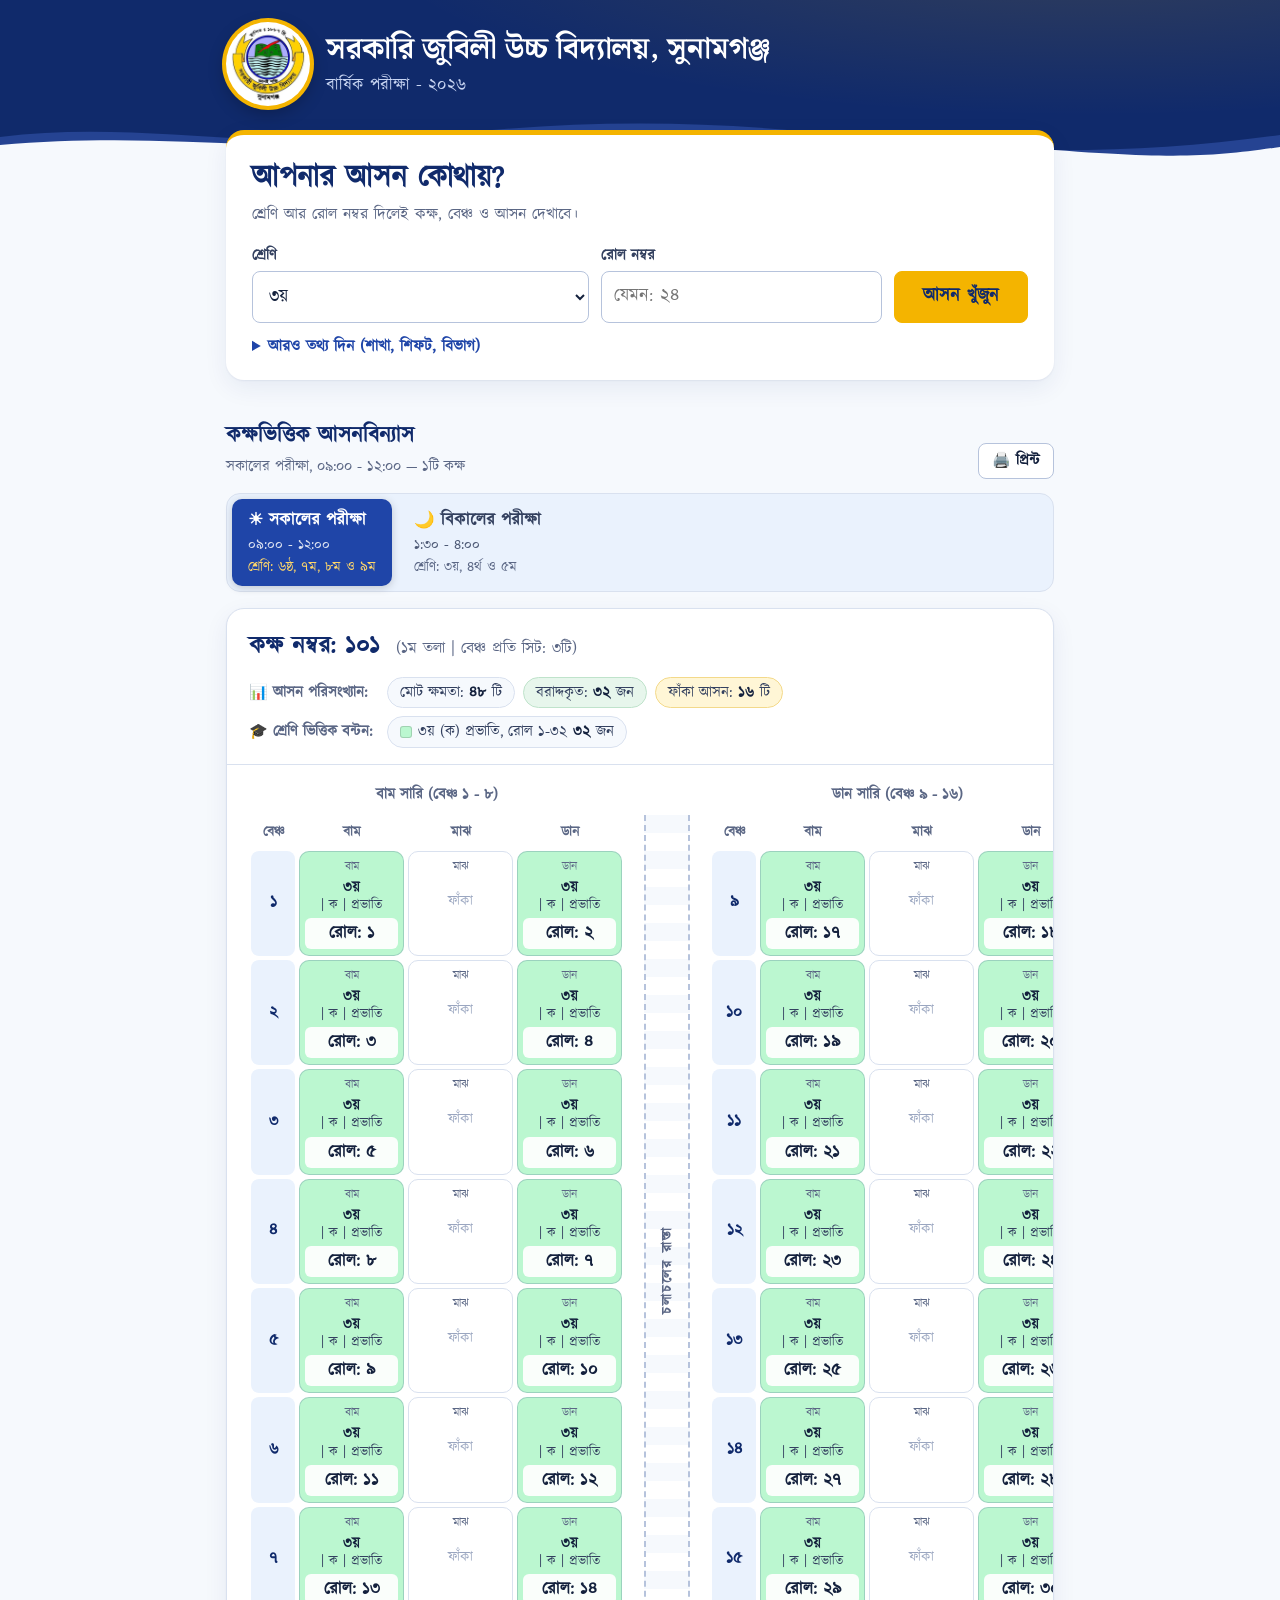
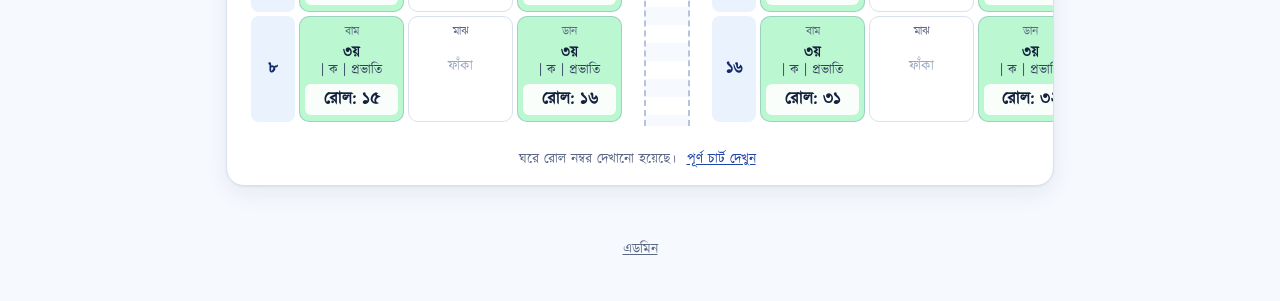
==== commit 7026d81f: "Use Kalpurush font; remove "established" from header banner - Kalpurush (SIL OFL, Avro font project)" ====
--- a/index.html
+++ b/index.html
@@ -8,7 +8,8 @@
 <meta name="theme-color" content="#102a6b">
 <link rel="preconnect" href="https://fonts.googleapis.com">
 <link rel="preconnect" href="https://fonts.gstatic.com" crossorigin>
-<link href="https://fonts.googleapis.com/css2?family=Hind+Siliguri:wght@400;500;600;700&family=Noto+Serif+Bengali:wght@700&display=swap" rel="stylesheet">
+<link href="https://fonts.googleapis.com/css2?family=Noto+Serif+Bengali:wght@700&display=swap" rel="stylesheet">
+<link rel="preload" href="assets/fonts/Kalpurush.woff" as="font" type="font/woff" crossorigin>
 <link rel="icon" type="image/png" href="assets/favicon.png">
 <link rel="apple-touch-icon" href="assets/apple-touch-icon.png">
 <link rel="stylesheet" href="assets/style.css">
@@ -21,7 +22,7 @@
       <div class="brand">
         <img class="school-logo" id="logo" src="assets/logo.jpg" alt="বিদ্যালয়ের লোগো" width="84" height="84">
         <div>
-          <h1 class="school-title"><span id="schoolName">আসনবিন্যাস</span><span class="est-badge" id="estBadge" hidden></span></h1>
+          <h1 class="school-title"><span id="schoolName">আসনবিন্যাস</span></h1>
           <div class="school-subtitle" id="planTitle">লোড হচ্ছে…</div>
           <div class="plan-picker" id="planPickerBox" hidden>
             <select id="planPicker" aria-label="পরীক্ষা বেছে নিন"></select>
@@ -95,7 +96,6 @@
     const s = data.settings;
     $('schoolName').textContent = s.schoolName;
     document.title = 'পরীক্ষার আসনবিন্যাস - ' + s.schoolName;
-    if (s.established) { $('estBadge').textContent = 'স্থাপিত ' + s.established; $('estBadge').hidden = false; }
 
     plans = data.plans.filter(p => p.published);
     if (!plans.length) {
@@ -260,13 +260,13 @@
   }
 
   async function ticketCanvas(f) {
-    try { await Promise.all(['500 30px "Hind Siliguri"', '700 60px "Hind Siliguri"', '700 40px "Noto Serif Bengali"'].map(q => document.fonts.load(q, 'আসন'))); } catch (e) { /* ignore */ }
+    try { await Promise.all(['400 30px "Kalpurush"', '700 40px "Noto Serif Bengali"'].map(q => document.fonts.load(q, 'আসন'))); } catch (e) { /* ignore */ }
     const W = 1080, H = 1350;
     const c = document.createElement('canvas');
     c.width = W; c.height = H;
     const x = c.getContext('2d');
     const BLUE = '#102a6b', BLUE7 = '#1f45a8', GOLD = '#f4b400', PAPER = '#f6f9fd', WATER = '#eaf2fd', INK = '#14213d', MUTED = '#5b6785';
-    const HS = '"Hind Siliguri", "Nirmala UI", sans-serif', SERIF = '"Noto Serif Bengali", "Nirmala UI", serif';
+    const HS = '"Kalpurush", "Nirmala UI", sans-serif', SERIF = '"Noto Serif Bengali", "Nirmala UI", serif';
 
     x.fillStyle = PAPER; x.fillRect(0, 0, W, H);
     x.fillStyle = BLUE; x.fillRect(0, 0, W, 360);
--- a/assets/style.css
+++ b/assets/style.css
@@ -1,7 +1,16 @@
 /* ============================================================
    সরকারি জুবিলী উচ্চ বিদ্যালয় — আসনবিন্যাস
    রং লোগো থেকে: গভীর নীল, বইয়ের সবুজ, ফিতার গাঁদা-হলুদ, হাওরের জল
+   ফন্ট: কালপুরুষ (assets/fonts, SIL OFL)
    ============================================================ */
+@font-face {
+  font-family: 'Kalpurush';
+  src: url('fonts/Kalpurush.woff') format('woff');
+  font-weight: 400;
+  font-style: normal;
+  font-display: swap;
+}
+
 :root {
   --blue-900: #102a6b;
   --blue-800: #17378a;
@@ -26,7 +35,7 @@
   --radius: 12px;
   --radius-sm: 8px;
   --shadow: 0 1px 2px rgba(16,42,107,0.06), 0 8px 24px rgba(16,42,107,0.07);
-  --font: 'Hind Siliguri', 'SolaimanLipi', 'Kalpurush', 'Nirmala UI', sans-serif;
+  --font: 'Kalpurush', 'SolaimanLipi', 'Nirmala UI', sans-serif;
   --font-heritage: 'Noto Serif Bengali', 'SolaimanLipi', serif;
 
   /* পুরনো নামের সাথে সামঞ্জস্য */
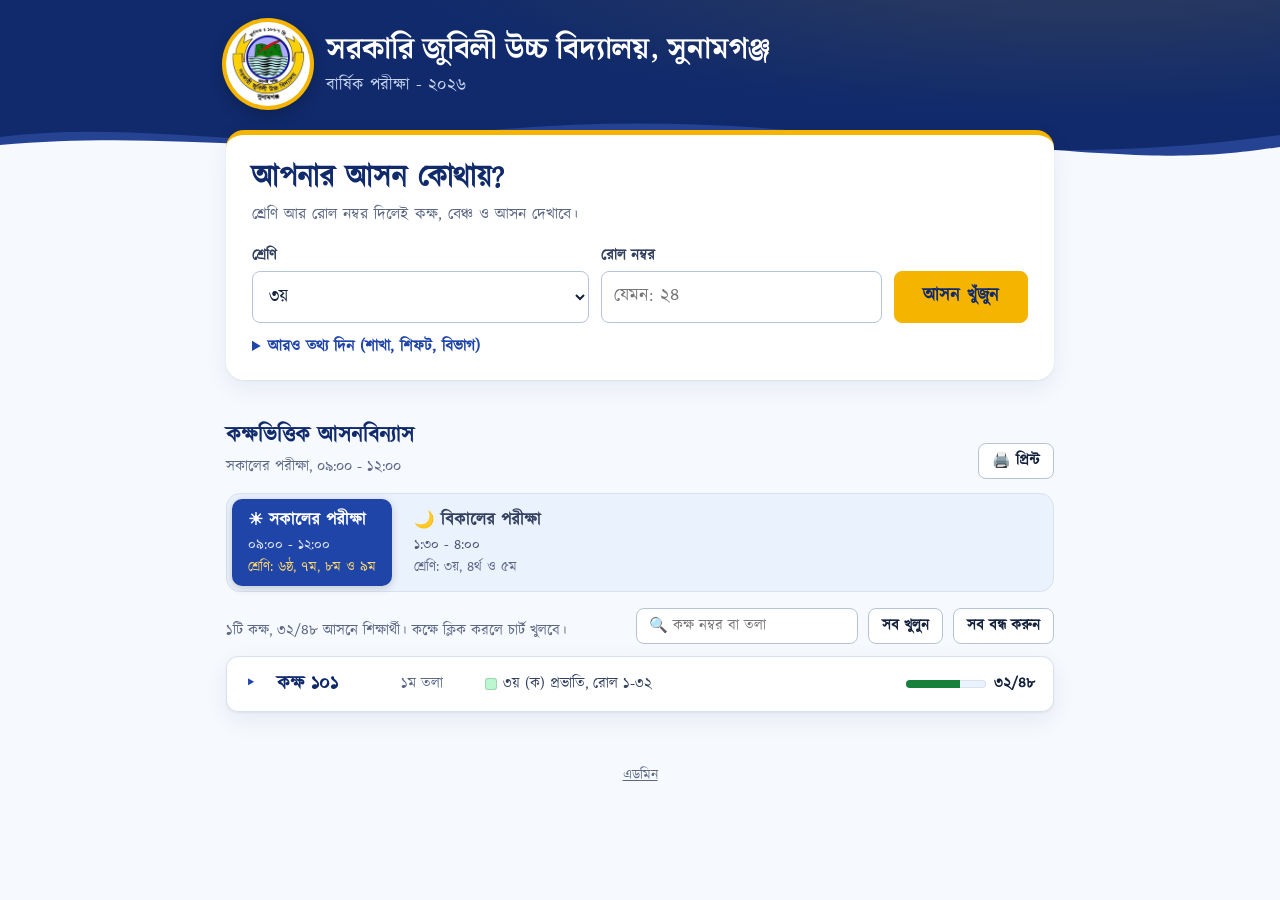
==== commit 9a47cf6e: "Student page: rooms as a folded list too, with roll ranges per room - Shared folded room list (SP.ro" ====
--- a/index.html
+++ b/index.html
@@ -24,9 +24,6 @@
         <div>
           <h1 class="school-title"><span id="schoolName">আসনবিন্যাস</span></h1>
           <div class="school-subtitle" id="planTitle">লোড হচ্ছে…</div>
-          <div class="plan-picker" id="planPickerBox" hidden>
-            <select id="planPicker" aria-label="পরীক্ষা বেছে নিন"></select>
-          </div>
         </div>
       </div>
     </div>
@@ -39,8 +36,9 @@
 
 <main class="wrap narrow">
   <section class="finder" id="finder" hidden>
+    <div class="exam-switch" id="examSwitch" role="group" aria-label="পরীক্ষা" hidden></div>
     <h2>আপনার আসন কোথায়?</h2>
-    <p class="lead">শ্রেণি আর রোল নম্বর দিলেই কক্ষ, বেঞ্চ ও আসন দেখাবে।</p>
+    <p class="lead" id="finderLead">শ্রেণি আর রোল নম্বর দিলেই কক্ষ, বেঞ্চ ও আসন দেখাবে।</p>
     <form id="searchForm" autocomplete="off">
       <div class="finder-row">
         <div class="field"><label for="srcCls">শ্রেণি</label><select id="srcCls"></select></div>
@@ -82,6 +80,8 @@
 (function () {
   'use strict';
   let data, plan, plans, sessionId, highlight = null;
+  const openRooms = new Set(), fullRooms = new Set();
+  let roomFilter = '', printAll = false;
   const $ = id => document.getElementById(id);
   const POS_TEXT = { 'বাম': 'বেঞ্চের বাম পাশে', 'ডান': 'বেঞ্চের ডান পাশে', 'মাঝ': 'বেঞ্চের মাঝখানে', 'একক': 'একক আসন' };
 
@@ -104,11 +104,18 @@
       return;
     }
     const params = new URLSearchParams(location.search);
-    plan = plans.find(p => p.id === params.get('plan')) || plans[0];
+    // শুরুতে: লিংকে দেওয়া পরীক্ষা → এডমিনের বেছে দেওয়া পরীক্ষা → তালিকার প্রথমটি
+    plan = plans.find(p => p.id === params.get('plan')) || plans.find(p => p.id === data.settings.defaultPlanId) || plans[0];
     if (plans.length > 1) {
-      $('planPicker').innerHTML = plans.map(p => `<option value="${SP.esc(p.id)}"${p === plan ? ' selected' : ''}>${SP.esc(p.title)}</option>`).join('');
-      $('planPickerBox').hidden = false;
-      $('planPicker').onchange = () => { plan = plans.find(p => p.id === $('planPicker').value); sessionId = null; highlight = null; $('searchResult').hidden = true; render(); };
+      $('examSwitch').hidden = false;
+      $('finderLead').textContent = 'শ্রেণি আর রোল নম্বর দিলেই সব পরীক্ষা থেকে খুঁজে কক্ষ, বেঞ্চ ও আসন দেখাবে।';
+      $('examSwitch').addEventListener('click', e => {
+        const b = e.target.closest('[data-plan]');
+        if (!b || b.dataset.plan === plan.id) return;
+        plan = plans.find(p => p.id === b.dataset.plan);
+        sessionId = null; highlight = null;
+        render();
+      });
     }
 
     $('srcCls').innerHTML = SP.optionsHtml(SP.CLASSES, '');
@@ -132,9 +139,31 @@
       if (b) { sessionId = b.dataset.session; render(); }
     });
     $('rooms').addEventListener('click', e => {
+      const tg = e.target.closest('[data-toggle]');
+      if (tg) {
+        const id = tg.dataset.toggle;
+        openRooms.has(id) ? openRooms.delete(id) : openRooms.add(id);
+        render();
+        return;
+      }
+      const all = e.target.closest('[data-openall]'), none = e.target.closest('[data-closeall]');
+      if (all || none) {
+        const se = plan.sessions.find(x => x.id === sessionId);
+        se.rooms.forEach(r => all ? openRooms.add(r.id) : openRooms.delete(r.id));
+        render();
+        return;
+      }
       const b = e.target.closest('[data-full]');
-      if (b) b.closest('.room-card').classList.add('show-full');
-    });
+      if (b) { const card = b.closest('.room-card'); card.classList.add('show-full'); fullRooms.add(card.dataset.room); }
+    });
+    $('rooms').addEventListener('input', e => {
+      if (e.target.id !== 'roomFilter') return;
+      roomFilter = e.target.value;
+      SP.applyRoomFilter($('rooms'), roomFilter);
+    });
+    // প্রিন্টে সব কক্ষ খোলা অবস্থায় যায়
+    window.addEventListener('beforeprint', () => { printAll = true; render(); });
+    window.addEventListener('afterprint', () => { printAll = false; render(); });
     render();
 
     // শেয়ার করা লিংক থেকে খোলা হলে সরাসরি খুঁজে দেখায়
@@ -151,7 +180,11 @@
   }
 
   function render() {
-    $('planTitle').textContent = plan.title;
+    $('planTitle').textContent = plans.length > 1 ? 'পরীক্ষার আসনবিন্যাস' : plan.title;
+    if (plans.length > 1) {
+      $('examSwitch').innerHTML = '<span class="exam-label">পরীক্ষা</span>' + plans.map(p =>
+        `<button type="button" class="exam-btn${p === plan ? ' active' : ''}" data-plan="${SP.esc(p.id)}" aria-pressed="${p === plan}">${SP.esc(p.title)}</button>`).join('');
+    }
     if (!plan.sessions.find(se => se.id === sessionId)) {
       const withRooms = plan.sessions.find(se => se.rooms.length);
       sessionId = (withRooms || plan.sessions[0] || {}).id;
@@ -165,12 +198,16 @@
       $('rooms').innerHTML = '<div class="empty-state">এই সেশনে এখনো কোনো কক্ষ যোগ করা হয়নি।</div>';
       return;
     }
-    $('sessionInfo').textContent = `${se.name}${se.time ? ', ' + se.time : ''} — ${SP.bn(se.rooms.length)}টি কক্ষ`;
+    $('sessionInfo').textContent = `${se.name}${se.time ? ', ' + se.time : ''}`;
     const printHead = SP.printHead(data.settings, plan, se);
-    $('rooms').innerHTML = se.rooms.map(r => SP.renderRoom(r, {
-      colors: data.settings.classColors, printHead, mini: true,
-      highlight: highlight && highlight.roomId === r.id ? highlight.key : null
-    })).join('');
+    const colors = data.settings.classColors;
+    $('rooms').innerHTML = SP.roomListHtml(se.rooms, {
+      colors, filterValue: roomFilter,
+      isOpen: id => printAll || openRooms.has(id),
+      card: r => SP.renderRoom(r, { colors, printHead, mini: true, highlight: highlight && highlight.roomId === r.id ? highlight.key : null })
+    });
+    fullRooms.forEach(id => { const c = $('room-' + id); if (c) c.classList.add('show-full'); });
+    SP.applyRoomFilter($('rooms'), roomFilter);
   }
 
   let lastFound = [];
@@ -187,18 +224,23 @@
       $('srcRoll').focus();
       return;
     }
-    lastFound = SP.findSeats(plan, q);
+    lastFound = [plan].concat(plans.filter(p => p !== plan))
+      .flatMap(p => SP.findSeats(p, q).map(f => Object.assign(f, { plan: p })));
     if (!lastFound.length) {
-      box.innerHTML = `<div class="result-msg bad">${SP.esc(q.cls)} শ্রেণির রোল ${SP.bn(SP.esc(q.roll))}-এর আসন এই পরীক্ষায় পাওয়া যায়নি।
+      box.innerHTML = `<div class="result-msg bad">${SP.esc(q.cls)} শ্রেণির রোল ${SP.bn(SP.esc(q.roll))}-এর আসন ${plans.length > 1 ? 'কোনো প্রকাশিত পরীক্ষায়' : 'এই পরীক্ষায়'} পাওয়া যায়নি।
         <p>শ্রেণি ও রোল আবার মিলিয়ে দেখুন। শাখা বা শিফট দিয়ে থাকলে সেগুলো "প্রযোজ্য নয়" করে চেষ্টা করুন।</p></div>`;
       return;
     }
     const canShare = !!(navigator.share);
-    box.innerHTML = (lastFound.length > 1
-      ? `<div class="result-msg" style="margin-bottom:14px">এই রোলে ${SP.bn(lastFound.length)}টি আসন মিলেছে। "আরও তথ্য" থেকে শাখা বা শিফট দিলে শুধু আপনারটি দেখাবে।</div>` : '') +
+    const examCount = new Set(lastFound.map(f => f.plan)).size;
+    const sameExamDup = lastFound.length > examCount;
+    box.innerHTML = (sameExamDup
+      ? `<div class="result-msg" style="margin-bottom:14px">এই রোলে ${SP.bn(lastFound.length)}টি আসন মিলেছে। "আরও তথ্য" থেকে শাখা বা শিফট দিলে শুধু আপনারটি দেখাবে।</div>`
+      : examCount > 1 ? `<div class="result-msg" style="margin-bottom:14px">${SP.bn(examCount)}টি পরীক্ষায় আপনার আসন আছে। প্রতিটি টিকিটের ওপরে পরীক্ষার নাম লেখা।</div>` : '') +
       lastFound.map((f, i) => `
       <article class="ticket">
         <div class="ticket-main">
+          <div class="ticket-exam">📝 ${SP.esc(f.plan.title)}</div>
           <div class="ticket-who"><b>${SP.esc(SP.groupLabel(f.seat))}</b><span class="roll">রোল ${SP.bn(SP.esc(f.seat.roll))}</span></div>
           <div class="ticket-grid">
             <div class="ticket-cell"><span>কক্ষ</span><strong>${SP.bn(SP.esc(f.room.no))}</strong><small>${SP.esc(f.room.floor || ' ')}</small></div>
@@ -222,8 +264,11 @@
   }
 
   function showSeat(f) {
+    plan = f.plan;
     sessionId = f.session.id;
     highlight = { roomId: f.room.id, key: f.key };
+    openRooms.add(f.room.id);
+    roomFilter = '';
     render();
     const card = $('room-' + f.room.id);
     const cells = card ? [...card.querySelectorAll('.seat-found, .mini-seat.found')] : [];
@@ -233,7 +278,7 @@
 
   function seatLink(f) {
     const u = new URL(location.href.split('?')[0].split('#')[0]);
-    if (plans.length > 1) u.searchParams.set('plan', plan.id);
+    if (plans.length > 1) u.searchParams.set('plan', f.plan.id);
     u.searchParams.set('cls', f.seat.cls);
     u.searchParams.set('roll', String(SP.num(f.seat.roll)));
     if (f.seat.sec && f.seat.sec !== SP.NA) u.searchParams.set('sec', f.seat.sec);
@@ -286,8 +331,8 @@
     x.textAlign = 'center'; x.textBaseline = 'alphabetic';
     x.fillStyle = '#fff'; fitText(x, data.settings.schoolName, W - 120, 44, 700, SERIF);
     x.fillText(data.settings.schoolName, W / 2, 250);
-    x.fillStyle = '#c9d6f3'; fitText(x, plan.title, W - 160, 32, 500, HS);
-    x.fillText(plan.title, W / 2, 296);
+    x.fillStyle = '#c9d6f3'; fitText(x, f.plan.title, W - 160, 32, 500, HS);
+    x.fillText(f.plan.title, W / 2, 296);
 
     // কার্ড
     const CX = 60, CW = W - 120, CY = 390, CH = 880;
@@ -395,7 +440,7 @@
     btn.disabled = true;
     try {
       const file = await makeFile(f);
-      const text = `${data.settings.schoolName} — ${plan.title}\n${SP.groupLabel(f.seat)}, রোল ${SP.bn(f.seat.roll)}: কক্ষ ${SP.bn(f.room.no)}, বেঞ্চ ${SP.bn(f.bench)}, ${f.pos} আসন`;
+      const text = `${data.settings.schoolName} — ${f.plan.title}\n${SP.groupLabel(f.seat)}, রোল ${SP.bn(f.seat.roll)}: কক্ষ ${SP.bn(f.room.no)}, বেঞ্চ ${SP.bn(f.bench)}, ${f.pos} আসন`;
       if (navigator.canShare && navigator.canShare({ files: [file] })) await navigator.share({ files: [file], title: 'পরীক্ষার আসন', text });
       else await navigator.share({ title: 'পরীক্ষার আসন', text, url: seatLink(f) });
     } catch (e) { if (e && e.name !== 'AbortError') SP.toast('শেয়ার করা যায়নি। "লিংক কপি" ব্যবহার করুন।', 'bad'); }
--- a/assets/style.css
+++ b/assets/style.css
@@ -102,6 +102,13 @@
 .finder .more-grid .field { margin: 0; }
 .finder .more-hint { margin: 8px 0 0; color: var(--muted); font-size: 14px; }
 
+.exam-switch { display: flex; flex-wrap: wrap; align-items: center; gap: 8px; margin: -4px 0 18px; padding-bottom: 16px; border-bottom: 1px solid var(--line); }
+.exam-label { font-size: 15px; font-weight: 600; color: var(--muted); margin-right: 4px; }
+.exam-btn { border: 1.5px solid var(--line-strong); background: #fff; color: var(--ink-soft); border-radius: 999px; padding: 6px 18px; font-size: 16.5px; font-weight: 600; cursor: pointer; transition: background-color 0.15s, border-color 0.15s; }
+.exam-btn:hover { border-color: var(--blue-700); background: var(--water); }
+.exam-btn.active { background: var(--blue-700); border-color: var(--blue-700); color: #fff; }
+.ticket-exam { font-size: 15px; font-weight: 600; color: var(--blue-700); margin-bottom: 6px; }
+
 .result-area { margin-top: 18px; }
 .result-msg { border-radius: var(--radius); padding: 14px 18px; font-weight: 600; background: var(--water); color: var(--blue-900); }
 .result-msg.bad { background: var(--red-50); color: var(--red-700); }
@@ -256,6 +263,30 @@
 .seat-empty { color: #9aa6c0; font-size: 14px; display: block; margin-top: 14px; font-weight: 500; pointer-events: none; }
 .seat-blocked-text { color: var(--red-700); font-weight: 600; font-size: 14px; display: block; margin-top: 14px; pointer-events: none; }
 
+/* এডমিন: ভাঁজ করা কক্ষের তালিকা */
+.dot { width: 12px; height: 12px; border-radius: 3px; display: inline-block; border: 1px solid rgba(0,0,0,0.15); flex-shrink: 0; }
+.rooms-head { display: flex; justify-content: space-between; align-items: flex-end; gap: 12px; flex-wrap: wrap; margin: 8px 0 12px; }
+.rooms-sum { color: var(--muted); font-size: 15px; }
+.room-filter { height: 36px; border: 1.5px solid var(--line-strong); border-radius: var(--radius-sm); padding: 0 12px; font-size: 15px; min-width: 210px; font-family: inherit; color: var(--ink); background: #fff; }
+.room-filter:focus { outline: none; border-color: var(--blue-700); box-shadow: 0 0 0 3px rgba(31,69,168,0.18); }
+.room-list { display: flex; flex-direction: column; gap: 10px; margin-bottom: 24px; }
+.room-item, .rooms-head, .room-card { scroll-margin-top: 76px; }
+.room-item { background: var(--card); border: 1px solid var(--line); border-radius: var(--radius); box-shadow: var(--shadow); overflow: hidden; }
+.room-item.open { border-color: var(--blue-100); }
+.room-row { width: 100%; display: grid; grid-template-columns: 18px minmax(110px, auto) minmax(70px, auto) 1fr auto; align-items: center; gap: 14px; padding: 12px 18px; background: none; border: 0; cursor: pointer; text-align: left; font: inherit; color: var(--ink); }
+.room-row:hover { background: var(--water); }
+.rr-chev { color: var(--blue-700); transition: transform 0.15s; }
+.room-item.open .rr-chev { transform: rotate(90deg); }
+.rr-no { font-size: 19px; font-weight: 700; color: var(--blue-900); white-space: nowrap; }
+.rr-floor { color: var(--muted); font-size: 15px; white-space: nowrap; }
+.rr-groups { display: flex; gap: 4px 14px; flex-wrap: wrap; font-size: 14.5px; color: var(--ink-soft); }
+.rr-group { display: inline-flex; align-items: center; gap: 6px; }
+.rr-empty { color: #9aa6c0; }
+.rr-fill { display: flex; align-items: center; gap: 8px; font-size: 14.5px; font-weight: 600; white-space: nowrap; }
+.rr-bar { width: 80px; height: 8px; border-radius: 4px; background: var(--water); overflow: hidden; box-shadow: inset 0 0 0 1px var(--line); }
+.rr-bar i { display: block; height: 100%; background: var(--green-700); }
+.room-item .room-card { border: 0; border-top: 1px solid var(--line); border-radius: 0; box-shadow: none; margin: 0; }
+
 /* ফোনের জন্য ছোট কক্ষ-নকশা */
 .room-mini { display: none; padding: 14px 12px 16px; gap: 10px; justify-content: center; }
 .mini-side { display: flex; flex-direction: column; gap: 4px; }
@@ -295,6 +326,9 @@
 @keyframes rise { from { opacity: 0; transform: translateY(8px); } to { opacity: 1; transform: none; } }
 @keyframes glow { 0%,100% { box-shadow: 0 0 0 4px var(--marigold), 0 0 0 7px rgba(244,180,0,0.3); } 50% { box-shadow: 0 0 0 4px var(--marigold), 0 0 0 12px rgba(244,180,0,0.1); } }
 @media (prefers-reduced-motion: reduce) { *, *::before, *::after { animation: none !important; transition: none !important; } }
+
+/* শিক্ষার্থীর পাতা (সরু কলাম): কম্পিউটারে চার্ট পাতার প্রস্থে এঁটে যায় */
+@media (min-width: 761px) { .narrow .classroom-grid-wrapper { min-width: 0; padding: 16px 14px 20px; } }
 
 /* ---------- ছোট পর্দা ---------- */
 @media (max-width: 760px) {
@@ -327,6 +361,13 @@
   .summary-title { min-width: 0; }
   .admin-card { padding: 16px; }
   .admin-grid { grid-template-columns: 1fr; }
+  .status-bar { position: static; }
+  .room-row { grid-template-columns: 18px 1fr auto; gap: 4px 10px; padding: 10px 14px; }
+  .rr-floor { grid-column: 2; grid-row: 2; }
+  .rr-groups { grid-column: 2 / -1; grid-row: 3; }
+  .rr-fill { grid-column: 3; grid-row: 1; }
+  .rr-bar { width: 50px; }
+  .room-filter { min-width: 0; flex: 1; }
 }
 
 /* ---------- প্রিন্ট ---------- */
@@ -341,4 +382,7 @@
   .seat-cell { border-color: #666; }
   .seat-cell.seat-found { box-shadow: none; animation: none; }
   .print-head { display: block !important; text-align: center; margin-bottom: 8px; }
-}
+  .rooms-head, .room-row, #roomNoMatch { display: none !important; }
+  .room-item, .room-item[hidden] { display: block !important; border: 0; box-shadow: none; }
+  .room-item .room-card { border: 1px solid #000; }
+}
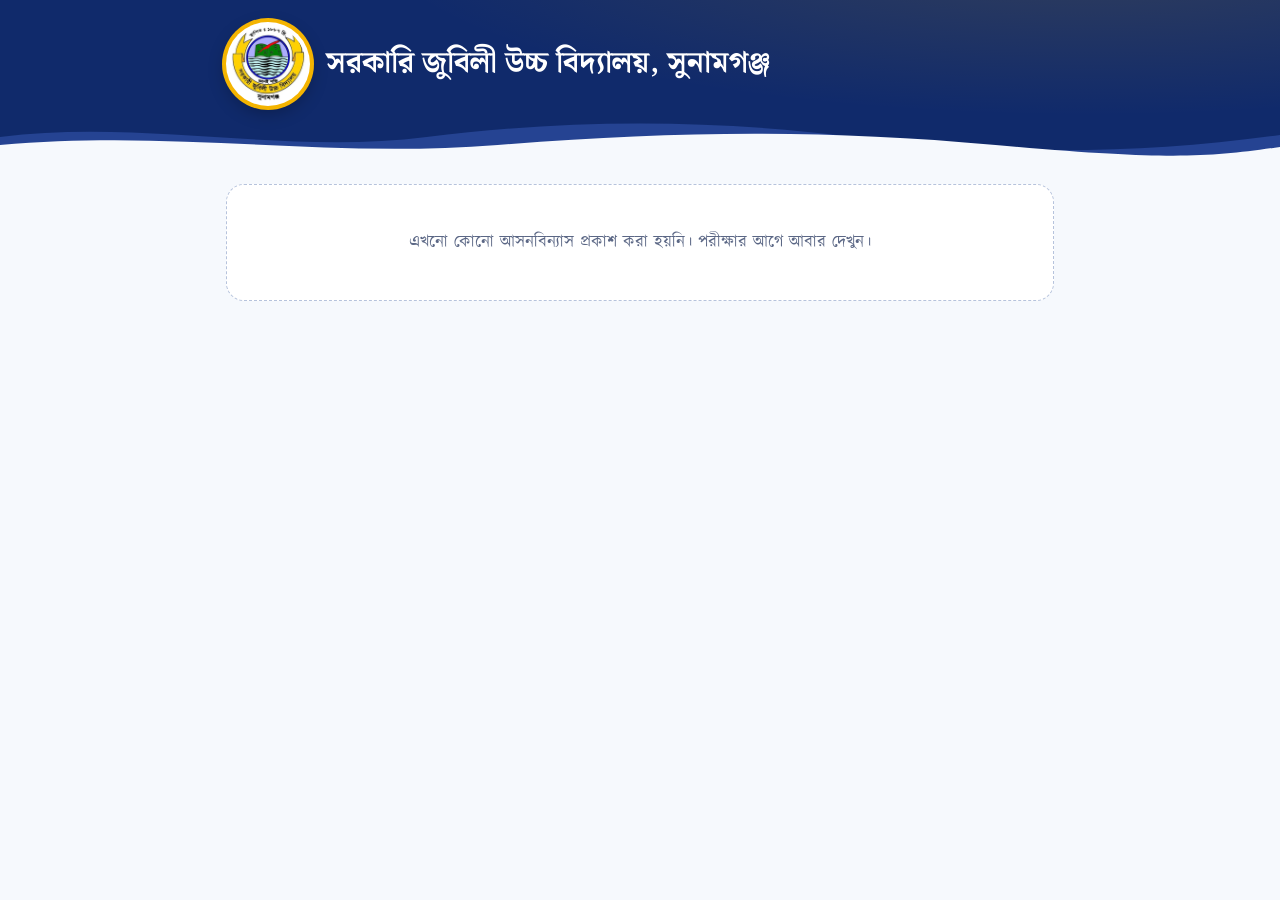
==== commit 2f41f744: "Clear all data for a fresh start; remove admin link from home page - data/plans.json: no exams, room" ====
--- a/index.html
+++ b/index.html
@@ -70,9 +70,6 @@
   <div id="rooms"></div>
 </main>
 
-<footer class="site-footer">
-  <a href="admin.html">এডমিন</a>
-</footer>
 
 <script src="assets/config.js"></script>
 <script src="assets/common.js"></script>
--- a/assets/style.css
+++ b/assets/style.css
@@ -286,6 +286,58 @@
 .rr-bar { width: 80px; height: 8px; border-radius: 4px; background: var(--water); overflow: hidden; box-shadow: inset 0 0 0 1px var(--line); }
 .rr-bar i { display: block; height: 100%; background: var(--green-700); }
 .room-item .room-card { border: 0; border-top: 1px solid var(--line); border-radius: 0; box-shadow: none; margin: 0; }
+
+/* এডমিন: একাধিক কক্ষে বণ্টন ও সংরক্ষিত কক্ষ */
+.inp { width: 100%; height: 38px; padding: 0 10px; border: 1.5px solid var(--line-strong); border-radius: var(--radius-sm); font-size: 15px; background: #fff; color: var(--ink); font-family: inherit; min-width: 0; }
+.inp:focus { outline: none; border-color: var(--blue-700); box-shadow: 0 0 0 3px rgba(31,69,168,0.18); }
+.dist-step { margin-bottom: 18px; }
+.dist-step h5 { margin: 0 0 8px; font-size: 16.5px; color: var(--blue-900); display: flex; align-items: center; flex-wrap: wrap; }
+.dist-head, .dist-group { display: grid; grid-template-columns: 1fr 0.8fr 0.95fr 1.05fr 1.4fr 1.1fr 70px 30px; gap: 6px; align-items: center; }
+.dist-head { font-size: 13.5px; color: var(--muted); font-weight: 600; margin-bottom: 4px; }
+.dist-group { margin-bottom: 6px; }
+.dist-count { font-size: 14px; color: var(--muted); text-align: right; white-space: nowrap; }
+.dist-count.bad { color: var(--red-700); font-weight: 700; cursor: help; }
+.dist-rooms { display: grid; grid-template-columns: repeat(auto-fill, minmax(175px, 1fr)); gap: 6px; max-height: 210px; overflow: auto; padding: 2px; }
+.dist-room { display: flex; gap: 8px; align-items: center; border: 1px solid var(--line); border-radius: var(--radius-sm); padding: 6px 10px; font-size: 15px; background: #fff; cursor: pointer; }
+.dist-room small { color: var(--muted); }
+.dist-sum { padding: 10px 14px; border-radius: var(--radius); background: var(--water); font-weight: 600; color: var(--blue-900); }
+.dist-sum.warn { background: var(--marigold-50); color: #6b4800; }
+.dist-report { display: flex; flex-direction: column; gap: 6px; max-height: 45vh; overflow: auto; font-size: 15px; }
+.dist-report > div { padding: 6px 10px; background: var(--paper); border-radius: var(--radius-sm); }
+.lib-tools { display: flex; justify-content: space-between; align-items: center; gap: 8px; flex-wrap: wrap; margin-bottom: 8px; }
+.lib-list { display: flex; flex-direction: column; gap: 6px; max-height: 50vh; overflow: auto; }
+.lib-row { display: grid; grid-template-columns: auto auto 1fr auto; gap: 10px; align-items: center; padding: 8px 12px; border: 1px solid var(--line); border-radius: var(--radius-sm); cursor: pointer; font-size: 15px; }
+.lib-row:hover { background: var(--water); }
+.lib-row b { color: var(--blue-900); white-space: nowrap; }
+.lib-row span { color: var(--ink-soft); }
+.lib-row em { color: var(--muted); font-style: normal; }
+.lib-row.done { opacity: 0.6; cursor: default; }
+.lib-row input { width: 18px; height: 18px; accent-color: var(--blue-700); }
+
+/* লগইন পাতা */
+body.locked > :not(.login-screen):not(.toast-box) { display: none !important; }
+.login-screen { min-height: 100vh; display: flex; align-items: flex-start; justify-content: center; padding: calc(5vh + 64px) 16px 40px; background: radial-gradient(900px 420px at 50% -10%, var(--blue-100), transparent 70%), var(--paper); }
+.login-card { width: 100%; max-width: 460px; background: var(--card); border-radius: var(--radius-lg); box-shadow: var(--shadow); padding: 28px 28px 20px; border-top: 5px solid var(--marigold); text-align: left; }
+.login-card:has(#setupForm:not([hidden])), .login-card:has(#tokenForm:not([hidden])) { max-width: 560px; }
+.login-logo { display: block; margin: -70px auto 10px; width: 88px; height: 88px; border-radius: 50%; background: #fff; padding: 4px; box-shadow: 0 0 0 4px var(--marigold), 0 6px 18px rgba(16,42,107,0.2); }
+.login-card h1 { margin: 0; text-align: center; font-size: 26px; color: var(--blue-900); }
+.login-sub { margin: 2px 0 18px; text-align: center; color: var(--muted); }
+.login-btn { width: 100%; margin-top: 8px; height: 48px; font-size: 17px; }
+.login-msg { min-height: 1.4em; margin: 10px 0 0; text-align: center; color: var(--muted); font-size: 15px; }
+.login-msg.bad { color: var(--red-700); font-weight: 600; }
+.login-links { text-align: center; margin: 8px 0 0; display: flex; gap: 14px; justify-content: center; flex-wrap: wrap; }
+.login-foot { text-align: center; margin: 18px 0 0; font-size: 14.5px; }
+.login-foot a { color: var(--muted); }
+.linklike { border: 0; background: none; padding: 0; color: var(--blue-700); text-decoration: underline; cursor: pointer; font: inherit; font-size: 15px; }
+.token-help { margin: -4px 0 12px; font-size: 14.5px; color: var(--ink-soft); }
+.token-help summary { cursor: pointer; color: var(--blue-700); }
+.token-help ol { margin: 6px 0 0; padding-left: 22px; }
+.pill-sub { font-weight: 500; opacity: 0.8; }
+.muted-text { color: var(--muted); font-size: 14.5px; }
+.admin-list { display: flex; flex-direction: column; gap: 6px; }
+.admin-row { display: flex; justify-content: space-between; align-items: center; gap: 10px; flex-wrap: wrap; background: #fff; border: 1px solid var(--line); border-radius: var(--radius-sm); padding: 8px 12px; }
+.admin-who span { color: var(--ink-soft); }
+.admin-who em { color: var(--green-700); font-style: normal; font-weight: 600; }
 
 /* ফোনের জন্য ছোট কক্ষ-নকশা */
 .room-mini { display: none; padding: 14px 12px 16px; gap: 10px; justify-content: center; }
@@ -368,6 +420,11 @@
   .rr-fill { grid-column: 3; grid-row: 1; }
   .rr-bar { width: 50px; }
   .room-filter { min-width: 0; flex: 1; }
+  .dist-head { display: none; }
+  .dist-group { grid-template-columns: 1fr 1fr; padding: 8px; border: 1px solid var(--line); border-radius: var(--radius-sm); }
+  .dist-group [data-f="rolls"], .dist-group [data-f="exclude"] { grid-column: 1 / -1; }
+  .lib-row { grid-template-columns: auto 1fr auto; }
+  .lib-row span { grid-column: 2 / -1; grid-row: 2; }
 }
 
 /* ---------- প্রিন্ট ---------- */
